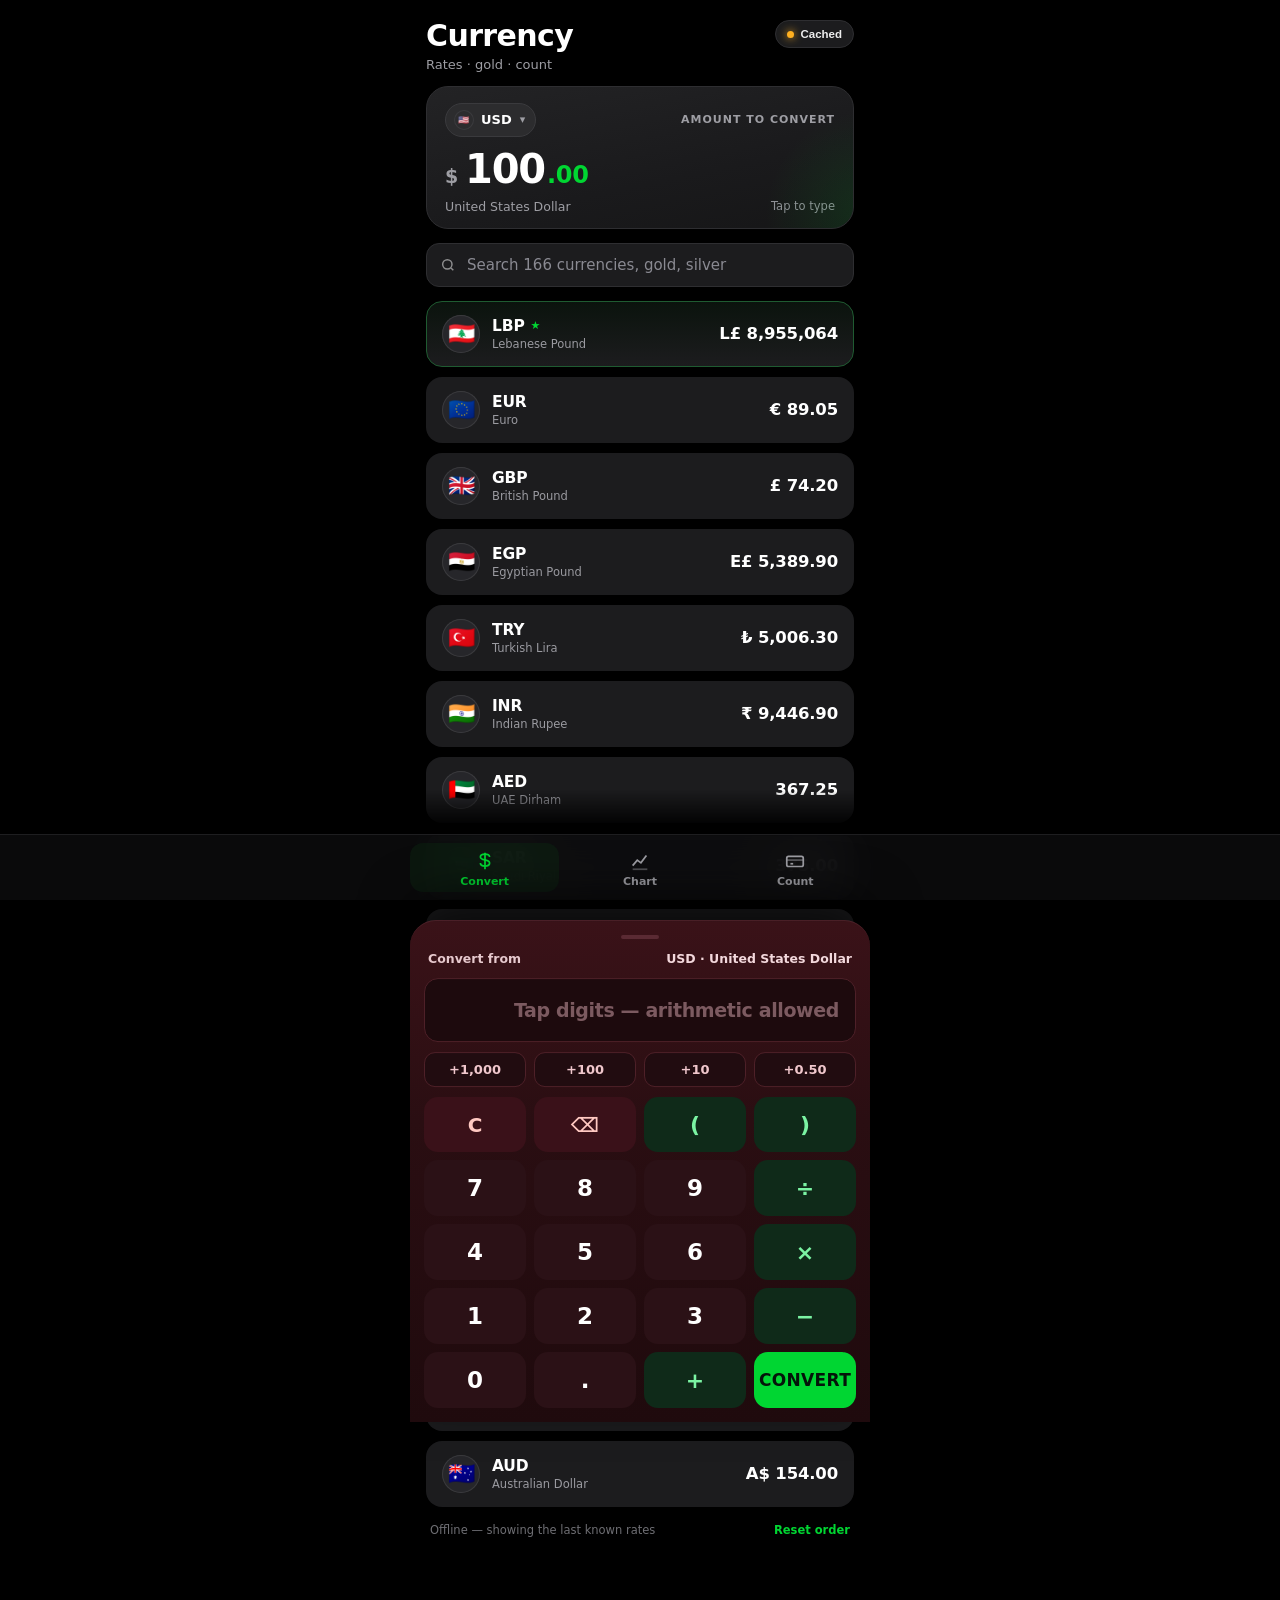
==== web/index.html @ e9832605 "Web build: the convert screen, running on Pages One self-contained HTML file, no build step and no s" ====
<!doctype html>
<html lang="en">
<head>
<meta charset="utf-8">
<meta name="viewport" content="width=device-width, initial-scale=1, viewport-fit=cover">
<meta name="theme-color" content="#000000">
<meta name="apple-mobile-web-app-capable" content="yes">
<title>Currency — web preview</title>
<style>
  :root{
    --page:#000000;
    --surface:#1C1C1E;
    --surface-2:#2C2C2E;
    --line:#2E2E31;
    --green:#00D632;
    --green-dim:#0B3A1C;
    --muted:#9E9EA4;
    --red:#FF453A;
    --amber:#FFB020;
    --gold:#FFE08A;
    --wine:#2A0E12;
    --wine-2:#3A1218;
    --radius:18px;
    --nav-h:64px;
  }
  *{box-sizing:border-box;-webkit-tap-highlight-color:transparent}
  html,body{margin:0;background:var(--page);color:#fff}
  body{
    font-family:-apple-system,BlinkMacSystemFont,"SF Pro Text","Segoe UI",Roboto,system-ui,sans-serif;
    font-variant-numeric:tabular-nums;
    font-feature-settings:"tnum" 1;
    -webkit-font-smoothing:antialiased;
    overscroll-behavior-y:contain;
  }
  /* On a desktop the phone layout sits centred; on a phone it is the page. */
  .shell{
    max-width:460px;margin:0 auto;min-height:100dvh;
    padding:max(14px,env(safe-area-inset-top)) 16px calc(var(--nav-h) + 24px);
    display:flex;flex-direction:column;gap:14px;
  }
  header{display:flex;align-items:flex-start;justify-content:space-between;gap:12px;margin-top:6px}
  .title{font-size:30px;line-height:1.05;font-weight:730;letter-spacing:-.02em}
  .subtitle{font-size:13px;color:var(--muted);margin-top:5px}
  .status{
    display:flex;align-items:center;gap:6px;flex-shrink:0;
    background:var(--surface);border:1px solid var(--line);color:#EDEDED;
    padding:7px 11px;border-radius:999px;font-size:11.5px;font-weight:600;white-space:nowrap;
  }
  .status .dot{width:7px;height:7px;border-radius:50%;background:var(--green);box-shadow:0 0 9px var(--green);flex-shrink:0}
  .status.stale .dot{background:var(--amber);box-shadow:0 0 9px var(--amber)}

  /* ── base amount card ───────────────────────────────── */
  .base{
    background:linear-gradient(168deg,#232325 0%,#1A1A1C 62%,#161617 100%);
    border:1px solid var(--line);border-radius:22px;padding:16px 18px 14px;
    position:relative;overflow:hidden;cursor:pointer;
    transition:transform .12s ease, border-color .2s ease;
  }
  .base:active{transform:scale(.994)}
  .base::after{
    content:"";position:absolute;inset:auto -30% -70% auto;width:220px;height:220px;
    background:radial-gradient(circle,rgba(0,214,50,.13),transparent 68%);pointer-events:none;
  }
  .base-top{display:flex;align-items:center;gap:10px}
  .pill{
    display:inline-flex;align-items:center;gap:7px;background:var(--surface-2);
    border:1px solid #3A3A3D;padding:6px 10px 6px 8px;border-radius:999px;
    font-size:13px;font-weight:700;
  }
  .caret{color:var(--muted);font-size:11px;margin-left:1px}
  .label{font-size:11px;font-weight:700;letter-spacing:.09em;color:var(--muted);margin-left:auto}
  .amount{
    display:flex;align-items:baseline;gap:2px;margin-top:12px;font-weight:700;
    font-size:40px;letter-spacing:-.03em;line-height:1;
  }
  .amount .cur{font-size:19px;color:var(--muted);font-weight:650;margin-right:6px}
  .amount .cents{font-size:24px;color:var(--green);letter-spacing:-.01em}
  .base-foot{display:flex;align-items:center;justify-content:space-between;margin-top:10px}
  .name{font-size:12.5px;color:var(--muted)}
  .edit{font-size:11.5px;color:#8F8F96}

  /* ── search ─────────────────────────────────────────── */
  .search{
    display:flex;align-items:center;gap:9px;background:var(--surface);
    border:1px solid var(--line);border-radius:13px;padding:11px 13px;
  }
  .search svg{opacity:.5;flex-shrink:0}
  .search input{
    flex:1;background:none;border:0;outline:0;color:#fff;font-size:15px;font-family:inherit;min-width:0;
  }
  .search input::placeholder{color:#8A8A92}

  /* ── rows ───────────────────────────────────────────── */
  .list{display:flex;flex-direction:column;gap:10px;margin:0;padding:0;list-style:none}
  .row{
    display:flex;align-items:center;gap:12px;background:var(--surface);
    border:1px solid transparent;border-radius:16px;padding:13px 15px;
    transition:background .15s ease,border-color .15s ease,transform .12s ease;
  }
  .row:active{transform:scale(.992);background:#202022}
  .row.pinned{border-color:#1F5B31;background:linear-gradient(180deg,#12201699,#1C1C1E)}
  .badge{
    width:38px;height:38px;border-radius:50%;flex-shrink:0;display:grid;place-items:center;
    font-size:15px;font-weight:800;letter-spacing:-.02em;color:#0B0B0C;
    background:#D9D9DE;box-shadow:inset 0 0 0 1px rgba(255,255,255,.15);
  }
  .badge.metal-gold{background:linear-gradient(145deg,#FFE08A,#E0AE2B 58%,#8A5E00);color:#3A2600}
  .badge.metal-silver{background:linear-gradient(145deg,#F7F7FA,#C9C9CF 58%,#6E6E75);color:#26262A}
  .badge.fiat{background:var(--surface-2);color:#EDEDEF;box-shadow:inset 0 0 0 1px #3A3A3D;font-size:12px;letter-spacing:.02em}
  .badge.flag{background:#26262A;font-size:22px;line-height:1;box-shadow:inset 0 0 0 1px #3A3A3D}
  .row-main{flex:1;min-width:0}
  .code{font-size:15.5px;font-weight:700;letter-spacing:-.01em;display:flex;align-items:center;gap:6px}
  .name-sm{font-size:11.5px;color:#9A9AA0;margin-top:2px;white-space:nowrap;overflow:hidden;text-overflow:ellipsis}
  .value{text-align:right;flex-shrink:0}
  .value .num{font-size:16.5px;font-weight:700;letter-spacing:-.01em;white-space:nowrap}
  .value .sub{font-size:11px;color:var(--muted);margin-top:2px}
  .value.metal .num{color:var(--gold);font-size:15px}
  .up{color:var(--green)}
  .down{color:var(--red)}
  .pin{font-size:11px;color:var(--green)}

  .foot{
    display:flex;align-items:center;justify-content:space-between;
    font-size:11.5px;color:#6E6E73;padding:2px 4px 0;
  }
  .foot .ghost{color:var(--green);font-weight:600}
  /* Content dissolving under the nav bar reads as depth; a hard cut reads as a bug. */
  .fade{position:fixed;left:0;right:0;bottom:var(--nav-h);height:46px;z-index:35;pointer-events:none;
    background:linear-gradient(180deg,#0000,#000 82%)}

  /* ── bottom nav ─────────────────────────────────────── */
  .tabs{
    position:fixed;left:0;right:0;bottom:0;z-index:40;
    background:rgba(12,12,13,.86);backdrop-filter:blur(22px) saturate(160%);
    border-top:1px solid #1E1E20;
    padding:8px max(16px,env(safe-area-inset-left)) calc(8px + env(safe-area-inset-bottom));
  }
  .tabs-inner{max-width:460px;margin:0 auto;display:grid;grid-template-columns:repeat(3,1fr);gap:6px}
  .tab{
    display:flex;flex-direction:column;align-items:center;gap:3px;
    padding:7px 0 4px;border-radius:13px;font-size:11px;font-weight:650;color:var(--muted);
    background:none;border:0;font-family:inherit;cursor:pointer;
  }
  .tab svg{width:22px;height:22px}
  .tab.active{color:var(--green);background:#0C241382}

  /* ── keypad sheet ───────────────────────────────────── */
  .scrim{
    position:fixed;inset:0;background:#0009;backdrop-filter:blur(2px);z-index:50;
    opacity:0;pointer-events:none;transition:opacity .22s ease;
  }
  .scrim.open{opacity:1;pointer-events:auto}
  .sheet{
    position:fixed;left:0;right:0;bottom:0;z-index:60;
    background:linear-gradient(180deg,var(--wine-2),var(--wine) 40%,#1F0A0D);
    border-radius:26px 26px 0 0;border-top:1px solid #4E2028;
    padding:10px 14px calc(14px + env(safe-area-inset-bottom));
    max-width:460px;margin:0 auto;
    transform:translateY(104%);transition:transform .28s cubic-bezier(.22,1,.36,1);
    box-shadow:0 -20px 50px #000a;
  }
  .sheet.open{transform:translateY(0)}
  .grab{width:38px;height:4px;border-radius:99px;background:#5A2A33;margin:4px auto 12px}
  .sheet-head{display:flex;align-items:center;justify-content:space-between;margin-bottom:12px;padding:0 4px}
  .sheet-title{font-size:12.5px;color:#E7C9CE;font-weight:600}
  .sheet-cur{font-size:12.5px;color:#F3D8DC;font-weight:700}
  .entry{
    background:#1D0A0D;border:1px solid #4E2028;border-radius:14px;
    padding:14px 16px;text-align:right;font-size:30px;font-weight:700;letter-spacing:-.02em;
    min-height:64px;display:flex;align-items:center;justify-content:flex-end;
    overflow:hidden;white-space:nowrap;
  }
  .entry.idle{color:#7C5A60;font-size:19px;font-weight:600}
  .entry .tail{color:var(--green)}
  .keys{display:grid;grid-template-columns:repeat(4,1fr);gap:8px;margin-top:10px}
  .key{
    border:0;border-radius:14px;background:#2B1116;color:#fff;font-family:inherit;
    font-size:23px;font-weight:600;padding:15px 0;cursor:pointer;
    transition:transform .07s ease,background .12s ease;
  }
  .key:active{transform:scale(.96);background:#3A171E}
  .key.fn{background:#3A1119;color:#FFC9C2;font-size:20px}
  .key.op{background:#0F2A19;color:#7BF3A3;font-size:22px}
  .key.go{background:var(--green);color:#04140A;font-weight:800;font-size:17px;letter-spacing:.02em}
  .key.zero{grid-column:span 1}
  .chips{display:flex;gap:8px;margin-top:10px}
  .chip{
    flex:1;border:1px solid #4E2028;background:#210C10;color:#F0C7CC;border-radius:11px;
    padding:9px 0;font-family:inherit;font-size:13px;font-weight:700;cursor:pointer;
  }
  .chip:active{background:#33141A}
  .toast{
    position:fixed;left:50%;bottom:calc(var(--nav-h) + 22px);transform:translate(-50%,14px);
    background:#121314ee;border:1px solid #2A2A2C;color:#EDEDED;padding:9px 14px;border-radius:999px;
    font-size:12.5px;font-weight:600;opacity:0;pointer-events:none;transition:.24s ease;z-index:70;
    backdrop-filter:blur(12px);max-width:88vw;text-align:center;
  }
  .toast.show{opacity:1;transform:translate(-50%,0)}
  @media (prefers-reduced-motion:reduce){*{transition:none!important;animation:none!important}}
</style>
</head>
<body>
<div class="shell">
  <header>
    <div>
      <div class="title">Currency</div>
      <div class="subtitle">Rates · gold · count</div>
    </div>
    <button class="status" id="status" type="button" title="Tap to refresh">
      <span class="dot"></span><span id="statusText">Updated</span>
    </button>
  </header>

  <section class="base" id="baseCard">
    <div class="base-top">
      <span class="pill"><span id="baseFlag" class="badge fiat" style="width:20px;height:20px;font-size:9px">$</span><span id="baseCode">USD</span><span class="caret">▾</span></span>
      <span class="label">AMOUNT TO CONVERT</span>
    </div>
    <div class="amount">
      <span class="cur" id="baseSymbol">$</span>
      <span id="amountInt">100</span><span class="cents" id="amountCents">.00</span>
    </div>
    <div class="base-foot">
      <span class="name" id="baseName">United States Dollar</span>
      <span class="edit" id="editAmount">Tap to type</span>
    </div>
  </section>

  <div class="search">
    <svg width="16" height="16" viewBox="0 0 24 24" fill="none" stroke="currentColor" stroke-width="2.2"><circle cx="11" cy="11" r="7"/><path d="m20 20-3.6-3.6"/></svg>
    <input id="search" type="search" placeholder="Search 166 currencies, gold, silver" autocomplete="off" spellcheck="false">
  </div>

  <ul class="list" id="list"></ul>

  <div class="foot">
    <span id="footLeft">Rates by open.er-api.com</span>
    <span class="ghost" id="resetOrder">Reset order</span>
  </div>
</div>

<div class="fade"></div>
<nav class="tabs">
  <div class="tabs-inner">
    <button class="tab active" type="button" data-tab="convert">
      <svg viewBox="0 0 24 24" fill="none" stroke="currentColor" stroke-width="1.9"><path d="M12 3v18"/><path d="M17 7.5c0-1.9-2.2-3-5-3s-5 1.1-5 3 2.2 2.7 5 3.3 5 1.4 5 3.4-2.2 3.3-5 3.3-5-1.4-5-3.3"/></svg>
      Convert
    </button>
    <button class="tab" type="button" data-tab="chart">
      <svg viewBox="0 0 24 24" fill="none" stroke="currentColor" stroke-width="1.9"><path d="M4 17l5-6 4 3 6-8"/><path d="M4 21h16" opacity=".45"/></svg>
      Chart
    </button>
    <button class="tab" type="button" data-tab="count">
      <svg viewBox="0 0 24 24" fill="none" stroke="currentColor" stroke-width="1.9"><rect x="3" y="7" width="18" height="11" rx="2"/><path d="M3 11h18" opacity=".5"/><path d="M7 15h3"/></svg>
      Count
    </button>
  </div>
</nav>

<div class="scrim" id="scrim"></div>
<div class="sheet" id="sheet" role="dialog" aria-modal="true" aria-label="Amount keypad">
  <div class="grab"></div>
  <div class="sheet-head">
    <span class="sheet-title">Convert from</span>
    <span class="sheet-cur" id="sheetCur">USD · United States Dollar</span>
  </div>
  <div class="entry idle" id="entry">Tap digits — arithmetic allowed</div>
  <div class="chips">
    <button class="chip" type="button" data-chip="1000">+1,000</button>
    <button class="chip" type="button" data-chip="100">+100</button>
    <button class="chip" type="button" data-chip="10">+10</button>
    <button class="chip" type="button" data-chip="0.5">+0.50</button>
  </div>
  <div class="keys">
    <button class="key fn" type="button" data-key="C">C</button>
    <button class="key fn" type="button" data-key="back">⌫</button>
    <button class="key op" type="button" data-key="(">(</button>
    <button class="key op" type="button" data-key=")">)</button>

    <button class="key" type="button" data-key="7">7</button>
    <button class="key" type="button" data-key="8">8</button>
    <button class="key" type="button" data-key="9">9</button>
    <button class="key op" type="button" data-key="÷">÷</button>

    <button class="key" type="button" data-key="4">4</button>
    <button class="key" type="button" data-key="5">5</button>
    <button class="key" type="button" data-key="6">6</button>
    <button class="key op" type="button" data-key="×">×</button>

    <button class="key" type="button" data-key="1">1</button>
    <button class="key" type="button" data-key="2">2</button>
    <button class="key" type="button" data-key="3">3</button>
    <button class="key op" type="button" data-key="−">−</button>

    <button class="key" type="button" data-key="0">0</button>
    <button class="key" type="button" data-key=".">.</button>
    <button class="key op" type="button" data-key="+">+</button>
    <button class="key go" type="button" data-key="go">CONVERT</button>
  </div>
</div>
<div class="toast" id="toast"></div>
<script>
(() => {
  "use strict";

  /* ── catalogue ────────────────────────────────────────────────────────────
     Only what the preview needs: name and symbol for the currencies a Lebanese
     cash desk actually touches, plus the majors. Rates arrive from the API.   */
  const CAT = {
    USD:["United States Dollar","$"],   EUR:["Euro","€"],            GBP:["British Pound","£"],
    LBP:["Lebanese Pound","L£"],        SYP:["Syrian Pound","S£"],    EGP:["Egyptian Pound","E£"],
    TRY:["Turkish Lira","₺"],           SAR:["Saudi Riyal","SAR"],    AED:["UAE Dirham","AED"],
    QAR:["Qatari Riyal","QAR"],         KWD:["Kuwaiti Dinar","KWD"],  BHD:["Bahraini Dinar","BHD"],
    OMR:["Omani Rial","OMR"],           JOD:["Jordanian Dinar","JOD"],ILS:["Israeli Shekel","₪"],
    IQD:["Iraqi Dinar","IQD"],          IRR:["Iranian Rial","IRR"],   MAD:["Moroccan Dirham","MAD"],
    DZD:["Algerian Dinar","DZD"],       TND:["Tunisian Dinar","TND"], LYD:["Libyan Dinar","LYD"],
    SDG:["Sudanese Pound","SDG"],       YER:["Yemeni Rial","YER"],    INR:["Indian Rupee","₹"],
    PKR:["Pakistani Rupee","PKR"],      BDT:["Bangladeshi Taka","BDT"],LKR:["Sri Lankan Rupee","LKR"],
    CNY:["Chinese Yuan","¥"],           JPY:["Japanese Yen","¥"],     KRW:["South Korean Won","₩"],
    HKD:["Hong Kong Dollar","HK$"],     SGD:["Singapore Dollar","S$"],MYR:["Malaysian Ringgit","RM"],
    THB:["Thai Baht","฿"],              IDR:["Indonesian Rupiah","IDR"],PHP:["Philippine Peso","₱"],
    VND:["Vietnamese Dong","₫"],        AUD:["Australian Dollar","A$"],NZD:["New Zealand Dollar","NZ$"],
    CAD:["Canadian Dollar","C$"],       BRL:["Brazilian Real","R$"],  MXN:["Mexican Peso","MX$"],
    ARS:["Argentine Peso","AR$"],       CLP:["Chilean Peso","CLP"],   COP:["Colombian Peso","COP"],
    PEN:["Peruvian Sol","S/"],          ZAR:["South African Rand","R"],NGN:["Nigerian Naira","₦"],
    KES:["Kenyan Shilling","KSh"],      GHS:["Ghanaian Cedi","GH₵"],  RUB:["Russian Ruble","₽"],
    UAH:["Ukrainian Hryvnia","₴"],      PLN:["Polish Zloty","zł"],    CZK:["Czech Koruna","Kč"],
    HUF:["Hungarian Forint","Ft"],      RON:["Romanian Leu","lei"],   SEK:["Swedish Krona","kr"],
    NOK:["Norwegian Krone","kr"],       DKK:["Danish Krone","kr"],    CHF:["Swiss Franc","CHF"],
    ISK:["Icelandic Krona","kr"],       BTC:["Bitcoin","₿"],          ETH:["Ethereum","Ξ"],
    XAU:["Gold · troy ounce",null],     XAG:["Silver · troy ounce",null],
  };


  /* Flags, not monograms: the same visual language as the Android build, and one glance beats
     three letters. ISO country code per currency; crypto falls back to its own glyph. */
  const FLAG = { USD:"US", EUR:"EU", GBP:"GB", LBP:"LB", SYP:"SY", EGP:"EG", TRY:"TR", SAR:"SA",
    AED:"AE", QAR:"QA", KWD:"KW", BHD:"BH", OMR:"OM", JOD:"JO", ILS:"IL", IQD:"IQ", IRR:"IR",
    MAD:"MA", DZD:"DZ", TND:"TN", LYD:"LY", SDG:"SD", YER:"YE", INR:"IN", PKR:"PK", BDT:"BD",
    LKR:"LK", CNY:"CN", JPY:"JP", KRW:"KR", HKD:"HK", SGD:"SG", MYR:"MY", THB:"TH", IDR:"ID",
    PHP:"PH", VND:"VN", AUD:"AU", NZD:"NZ", CAD:"CA", BRL:"BR", MXN:"MX", ARS:"AR", CLP:"CL",
    COP:"CO", PEN:"PE", ZAR:"ZA", NGN:"NG", KES:"KE", GHS:"GH", RUB:"RU", UAH:"UA", PLN:"PL",
    CZK:"CZ", HUF:"HU", RON:"RO", SEK:"SE", NOK:"NO", DKK:"DK", CHF:"CH", ISK:"IS" };
  const flagOf = (code) => {
    const cc = FLAG[code];
    if (!cc) return null;
    return String.fromCodePoint(...[...cc].map((c) => 0x1F1E6 + c.charCodeAt(0) - 65));
  };

  const FALLBACK = { USD:1, EUR:0.8905, GBP:0.742, LBP:89550.64, SYP:13002, EGP:53.899,
    TRY:50.063, SAR:3.75, AED:3.6725, QAR:3.64, KWD:0.3067, BHD:0.376, OMR:0.3845,
    JOD:0.709, ILS:3.34, IQD:1310, IRR:42000, MAD:9.24, DZD:129.5, TND:2.93, LYD:4.85,
    SDG:601, YER:250, INR:94.469, PKR:283.6, BDT:122.3, LKR:296.5, CNY:7.03, JPY:147.2,
    KRW:1370, HKD:7.81, SGD:1.28, MYR:4.14, THB:32.2, IDR:16250, PHP:57.6, VND:25400,
    AUD:1.54, NZD:1.68, CAD:1.37, BRL:5.35, MXN:18.4, ARS:1250, CLP:945, COP:3900,
    PEN:3.55, ZAR:17.3, NGN:1450, KES:129, GHS:11.7, RUB:79.5, UAH:41.5, PLN:3.62,
    CZK:20.8, HUF:335, RON:4.43, SEK:9.35, NOK:9.98, DKK:6.65, CHF:0.798, ISK:122,
    BTC:0.0000091, ETH:0.00023,
  };

  const state = {
    base:"USD",
    amount:100,
    rates:{...FALLBACK},
    metals:{},
    order:["LBP","EUR","GBP","EGP","TRY","SYR","INR","AED","SAR","XAU","XAG","BTC","JPY","CNY","CHF","CAD","AUD"],
    updated:0,
    live:false,
    filter:"",
    entry:"",
  };
  state.order = ["LBP","EUR","GBP","EGP","TRY","INR","AED","SAR","XAU","XAG","BTC","JPY","CNY","CHF","CAD","AUD"];

  const $ = (id) => document.getElementById(id);
  const el = (tag, cls, text) => { const n = document.createElement(tag); if (cls) n.className = cls; if (text != null) n.textContent = text; return n; };

  /* ── formatting ───────────────────────────────────────────────────────── */
  const nf = (v, max = 2) => v.toLocaleString("en-US", { minimumFractionDigits: max, maximumFractionDigits: max });
  const grouped = (v) => {
    const abs = Math.abs(v);
    const dec = abs >= 100000 ? 0 : abs >= 1 ? 2 : 4;
    return v.toLocaleString("en-US", { minimumFractionDigits: dec, maximumFractionDigits: dec });
  };
  const perUsd = (code) => code === "XAU" || code === "XAG" ? state.metals[code] : state.rates[code];

  /* The app's single convention: a table of units per 1 USD. An amount becomes USD by DIVIDING,
     then becomes the target by MULTIPLYING. Getting this backwards made 100 USD look like 1.06 INR. */
  const convert = (value, from, to) => {
    const f = perUsd(from), t = perUsd(to);
    if (!f || !t) return 0;
    return (value / f) * t;
  };

  /* ── expression parser: × ÷ before + −, trailing operator = running total ── */
  function evaluate(raw) {
    const src = raw.replace(/×/g, "*").replace(/÷/g, "/").replace(/−/g, "-").replace(/,/g, "").trim();
    if (!src) return null;
    const tokens = src.match(/\d*\.?\d+|[+\-*/()]/g);
    if (!tokens || tokens.join("") !== src.replace(/\s+/g, "")) return null;
    let i = 0;
    const peek = () => tokens[i];
    function primary() {
      const t = tokens[i];
      if (t === "(") { i++; const v = expr(); if (tokens[i] !== ")") throw 0; i++; return v; }
      if (t === "-") { i++; return -primary(); }
      if (t === undefined || !/^\d/.test(t)) throw 0;
      i++; const v = Number(t); if (!Number.isFinite(v)) throw 0; return v;
    }
    function term() {
      let v = primary();
      while (peek() === "*" || peek() === "/") {
        const op = tokens[i++]; const r = primary();
        if (op === "/" && r === 0) throw 0;
        v = op === "*" ? v * r : v / r;
      }
      return v;
    }
    const expr = () => { let v = term(); while (peek() === "+" || peek() === "-") { const op = tokens[i++]; const r = term(); v = op === "+" ? v + r : v - r; } return v; };
    try { const v = expr(); return i === tokens.length && Number.isFinite(v) ? v : null; } catch { return null; }
  }

  /* ── rendering ────────────────────────────────────────────────────────── */
  function renderBase() {
    const meta = CAT[state.base] || [state.base, ""];
    $("baseCode").textContent = state.base;
    $("baseFlag").textContent = flagOf(state.base) || (state.base === "XAU" ? "Au" : "¤");
    $("baseSymbol").textContent = meta[1] && meta[1].length <= 3 ? meta[1] : "";
    const parts = nf(state.amount).split(".");
    $("amountInt").textContent = parts[0];
    $("amountCents").textContent = "." + (parts[1] || "00");
    $("baseName").textContent = meta[0];
    $("sheetCur").textContent = state.base + " · " + meta[0];
  }

  function renderStatus() {
    const s = $("status");
    if (!state.live) { s.classList.add("stale"); $("statusText").textContent = "Cached"; return; }
    s.classList.remove("stale");
    const t = new Date(state.updated);
    $("statusText").textContent = "Updated " + t.toLocaleTimeString("en-GB", { hour: "2-digit", minute: "2-digit" });
  }

  function badgeFor(code) {
    const b = el("div", "badge");
    if (code === "XAU") { b.classList.add("metal-gold"); b.textContent = "Au"; return b; }
    if (code === "XAG") { b.classList.add("metal-silver"); b.textContent = "Ag"; return b; }
    const flag = flagOf(code);
    if (flag) { b.classList.add("flag"); b.textContent = flag; return b; }
    b.classList.add("fiat");
    b.textContent = (CAT[code] || [,""])[1] || code.slice(0, 1);
    return b;
  }

  function rowFor(code) {
    const li = el("li", "row");
    if (code === "LBP") li.classList.add("pinned");
    li.appendChild(badgeFor(code));

    const main = el("div", "row-main");
    const top = el("div", "code");
    top.appendChild(el("span", null, code));
    if (code === "LBP") top.appendChild(el("span", "pin", "★"));
    main.appendChild(top);
    main.appendChild(el("div", "name-sm", (CAT[code] || [code])[0]));
    li.appendChild(main);

    const val = el("div", "value");
    const p = perUsd(code);
    if (p && (code === "XAU" || code === "XAG")) {
      val.classList.add("metal");
      val.appendChild(el("div", "num", "$" + nf(p) + " / oz"));
      val.appendChild(el("div", "sub", "24k $" + nf(p / 31.1034768) + "/g"));
    } else if (p) {
      // The row already says which currency this is; the number stands alone.
      const sym = (CAT[code] || [,""])[1] || "";
      const prefix = sym && !/^[A-Z]{3}$/.test(sym) && sym.length <= 2 ? sym + " " : "";
      val.appendChild(el("div", "num", prefix + grouped(convert(state.amount, state.base, code))));
    } else {
      val.appendChild(el("div", "num", "—"));
      val.appendChild(el("div", "sub", "no rate"));
    }
    li.appendChild(val);
    li.addEventListener("click", () => {
      if (code === state.base) return;
      if (code === "XAU" || code === "XAG") { setBase(code); return; }
      setBase(code);
    });
    return li;
  }

  function renderList() {
    const list = $("list");
    list.innerHTML = "";
    const q = state.filter.trim().toLowerCase();
    let codes = state.order.filter((c) => {
      if (!q) return true;
      const name = (CAT[c] || [c])[0].toLowerCase();
      return c.toLowerCase().includes(q) || name.includes(q);
    });
    if (q) {
      codes = Object.keys(CAT).filter((c) => {
        const name = (CAT[c] || [c])[0].toLowerCase();
        return c.toLowerCase().includes(q) || name.includes(q);
      });
    }
    codes = codes.filter((c) => c !== state.base).slice(0, 60);
    codes.forEach((c) => list.appendChild(rowFor(c)));
    if (!codes.length) {
      const empty = el("li", "foot", "Nothing matches “" + state.filter + "”");
      empty.style.justifyContent = "center";
      list.appendChild(empty);
    }
  }

  function render() { renderBase(); renderStatus(); renderList(); }

  function setBase(code) {
    state.base = code;
    render();
    toast("Base set to " + code);
  }

  /* ── live rates ───────────────────────────────────────────────────────── */
  async function loadRates(force) {
    const started = performance.now();
    $("statusText").textContent = "…";
    try {
      const [fiat, gold, silver] = await Promise.all([
        fetch("https://open.er-api.com/v6/latest/USD", { cache: force ? "reload" : "default" }).then((r) => r.json()),
        fetch("https://api.gold-api.com/price/XAU").then((r) => r.json()).catch(() => null),
        fetch("https://api.gold-api.com/price/XAG").then((r) => r.json()).catch(() => null),
      ]);
      if (fiat && fiat.rates) state.rates = { ...state.rates, ...fiat.rates };
      if (gold && gold.price) state.metals.XAU = gold.price;
      if (silver && silver.price) state.metals.XAG = silver.price;
      state.live = true;
      state.updated = Date.now();
      render();
      const ms = Math.round(performance.now() - started);
      $("footLeft").textContent = "Rates by open.er-api.com · " + ms + " ms";
    } catch (err) {
      state.live = false;
      renderStatus();
      $("footLeft").textContent = "Offline — showing the last known rates";
    }
  }

  /* ── keypad ───────────────────────────────────────────────────────────── */
  const sheet = $("sheet"), scrim = $("scrim"), entry = $("entry");
  let entryRaw = "";

  let entryFresh = false;
  function openSheet() {
    // The current amount is shown, not locked: the first digit starts a new number, the way a
    // calculator does, instead of appending to "100" and turning it into "1001000".
    entryRaw = state.amount ? String(state.amount) : "";
    entryFresh = Boolean(entryRaw);
    paintEntry();
    scrim.classList.add("open");
    sheet.classList.add("open");
  }
  function closeSheet() {
    scrim.classList.remove("open");
    sheet.classList.remove("open");
  }
  function paintEntry() {
    if (!entryRaw) { entry.classList.add("idle"); entry.textContent = "Tap digits — arithmetic allowed"; return; }
    entry.classList.remove("idle");
    const shown = entryRaw.replace(/\*/g, " × ").replace(/\//g, " ÷ ").replace(/-/g, " − ");
    const preview = evaluate(entryRaw);
    entry.innerHTML = "";
    entry.appendChild(el("span", null, shown));
    if (preview != null) {
      const tail = el("span", "tail", "  = " + grouped(preview));
      entry.appendChild(tail);
    }
  }

  function press(key) {
    if (key === "C") { entryRaw = ""; entryFresh = false; paintEntry(); return; }
    if (key === "back") { entryRaw = entryRaw.slice(0, -1); entryFresh = false; paintEntry(); return; }
    if (entryFresh && (/^[0-9.]$/.test(key) || key === "(")) { entryRaw = ""; }
    entryFresh = false;
    if (key === "go") {
      const v = evaluate(entryRaw);
      if (v == null || v <= 0) { toast("That is not a number I can convert"); return; }
      state.amount = v;
      closeSheet();
      render();
      return;
    }
    if (/[+\-*/]/.test(key) && entryRaw && /[+\-*/]$/.test(entryRaw)) entryRaw = entryRaw.slice(0, -1);
    entryRaw += key;
    paintEntry();
  }

  document.querySelectorAll("[data-key]").forEach((b) => b.addEventListener("click", () => press(b.dataset.key)));
  document.querySelectorAll("[data-chip]").forEach((b) => b.addEventListener("click", () => {
    const v = evaluate(entryRaw || "0");
    entryRaw = String((v || 0) + Number(b.dataset.chip));
    paintEntry();
  }));
  $("baseCard").addEventListener("click", openSheet);
  $("editAmount").addEventListener("click", (e) => { e.stopPropagation(); openSheet(); });
  scrim.addEventListener("click", closeSheet);
  document.addEventListener("keydown", (e) => {
    if (e.key === "Escape") closeSheet();
    if (/^[0-9.]$/.test(e.key)) press(e.key);
    if (e.key === "Backspace") press("back");
    if (e.key === "Enter") press("go");
    if (e.key === "*") press("*");
    if (e.key === "/") press("/");
    if (e.key === "+") press("+");
    if (e.key === "-") press("-");
  });

  $("search").addEventListener("input", (e) => { state.filter = e.target.value; renderList(); });
  $("resetOrder").addEventListener("click", () => { state.filter = ""; $("search").value = ""; renderList(); toast("Order reset"); });
  $("status").addEventListener("click", () => loadRates(true));
  document.querySelectorAll("[data-tab]").forEach((b) => b.addEventListener("click", () => {
    if (b.dataset.tab === "convert") return;
    toast(b.dataset.tab === "chart" ? "Chart lands in the installable version" : "Count lands in the installable version");
  }));

  let toastTimer;
  function toast(msg) {
    const t = $("toast");
    t.textContent = msg;
    t.classList.add("show");
    clearTimeout(toastTimer);
    toastTimer = setTimeout(() => t.classList.remove("show"), 1900);
  }

  render();
  loadRates(false);
})();
</script>
</body>
</html>
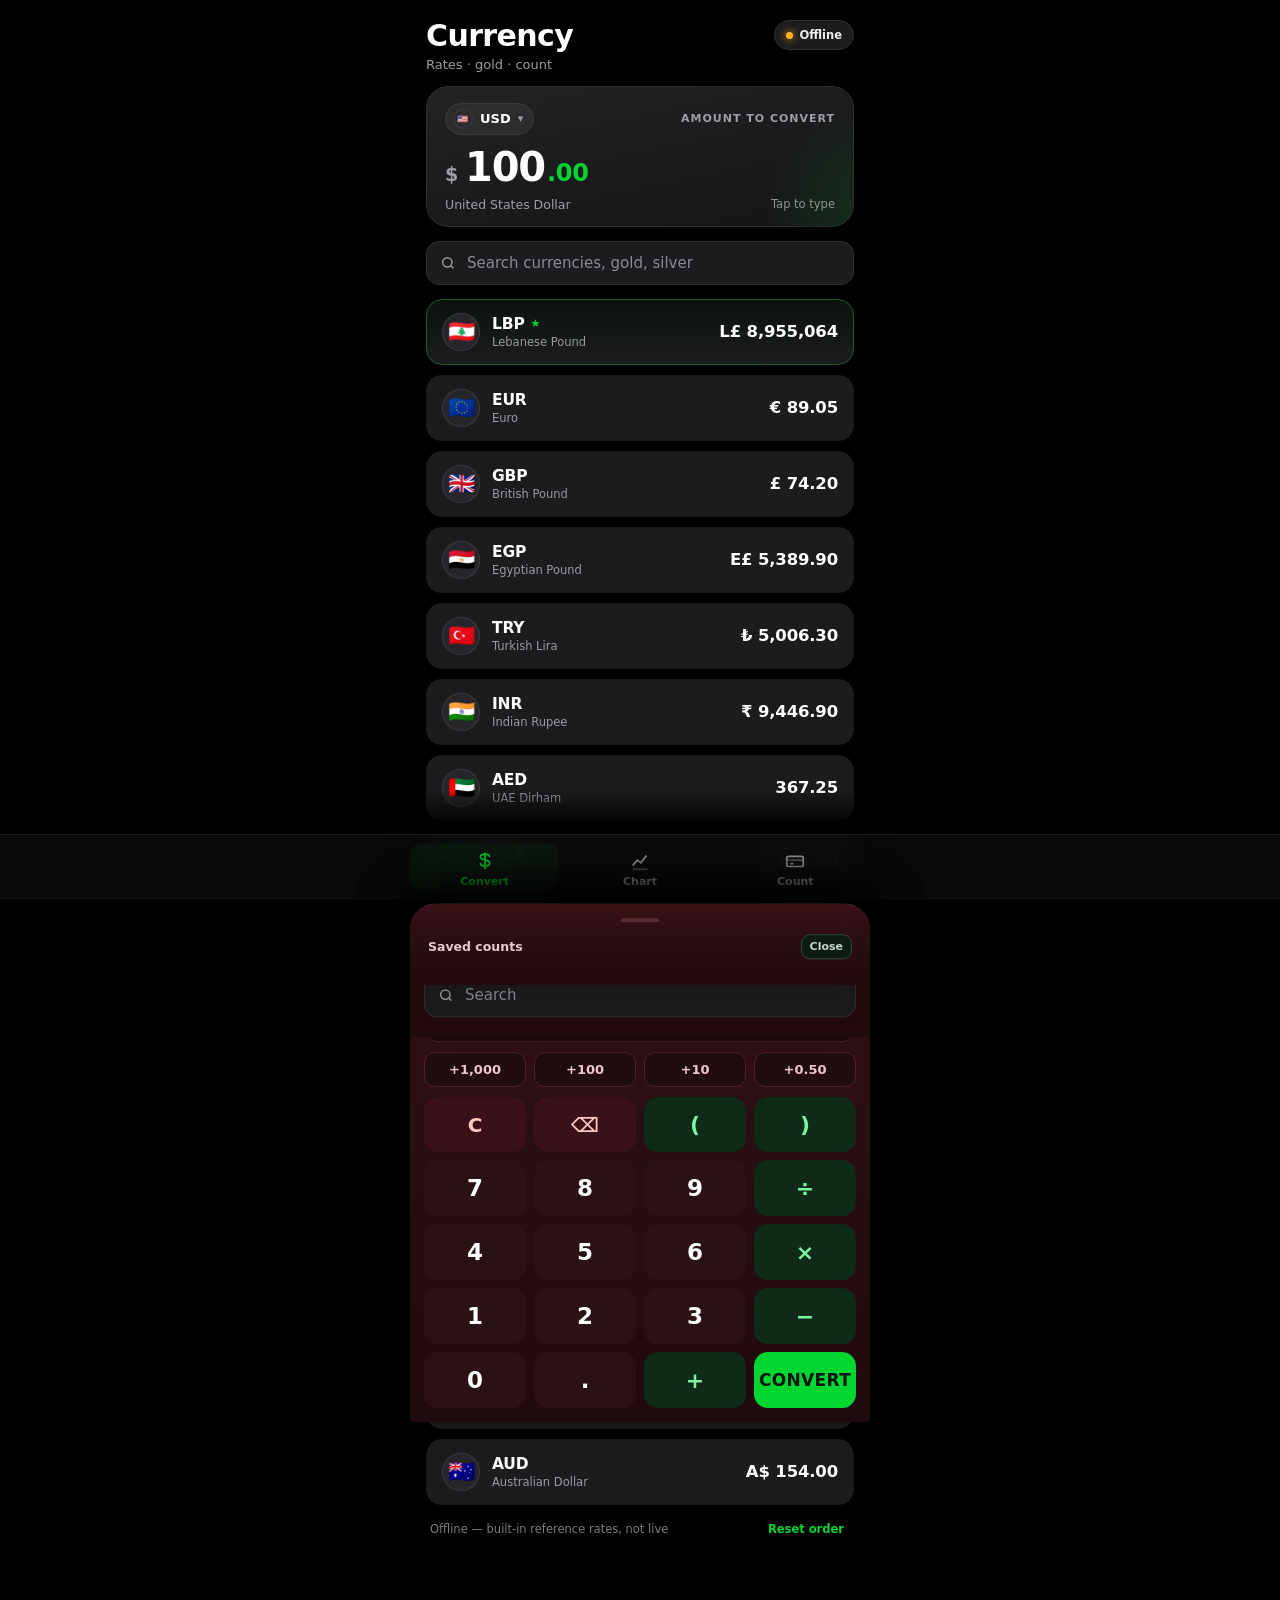
==== commit 97fefe4f: "Web build: all three screens, installable and offline-capable Convert, Chart and Count now live in o" ====
--- a/web/index.html
+++ b/web/index.html
@@ -5,252 +5,158 @@
 <meta name="viewport" content="width=device-width, initial-scale=1, viewport-fit=cover">
 <meta name="theme-color" content="#000000">
 <meta name="apple-mobile-web-app-capable" content="yes">
-<title>Currency — web preview</title>
-<style>
-  :root{
-    --page:#000000;
-    --surface:#1C1C1E;
-    --surface-2:#2C2C2E;
-    --line:#2E2E31;
-    --green:#00D632;
-    --green-dim:#0B3A1C;
-    --muted:#9E9EA4;
-    --red:#FF453A;
-    --amber:#FFB020;
-    --gold:#FFE08A;
-    --wine:#2A0E12;
-    --wine-2:#3A1218;
-    --radius:18px;
-    --nav-h:64px;
-  }
-  *{box-sizing:border-box;-webkit-tap-highlight-color:transparent}
-  html,body{margin:0;background:var(--page);color:#fff}
-  body{
-    font-family:-apple-system,BlinkMacSystemFont,"SF Pro Text","Segoe UI",Roboto,system-ui,sans-serif;
-    font-variant-numeric:tabular-nums;
-    font-feature-settings:"tnum" 1;
-    -webkit-font-smoothing:antialiased;
-    overscroll-behavior-y:contain;
-  }
-  /* On a desktop the phone layout sits centred; on a phone it is the page. */
-  .shell{
-    max-width:460px;margin:0 auto;min-height:100dvh;
-    padding:max(14px,env(safe-area-inset-top)) 16px calc(var(--nav-h) + 24px);
-    display:flex;flex-direction:column;gap:14px;
-  }
-  header{display:flex;align-items:flex-start;justify-content:space-between;gap:12px;margin-top:6px}
-  .title{font-size:30px;line-height:1.05;font-weight:730;letter-spacing:-.02em}
-  .subtitle{font-size:13px;color:var(--muted);margin-top:5px}
-  .status{
-    display:flex;align-items:center;gap:6px;flex-shrink:0;
-    background:var(--surface);border:1px solid var(--line);color:#EDEDED;
-    padding:7px 11px;border-radius:999px;font-size:11.5px;font-weight:600;white-space:nowrap;
-  }
-  .status .dot{width:7px;height:7px;border-radius:50%;background:var(--green);box-shadow:0 0 9px var(--green);flex-shrink:0}
-  .status.stale .dot{background:var(--amber);box-shadow:0 0 9px var(--amber)}
-
-  /* ── base amount card ───────────────────────────────── */
-  .base{
-    background:linear-gradient(168deg,#232325 0%,#1A1A1C 62%,#161617 100%);
-    border:1px solid var(--line);border-radius:22px;padding:16px 18px 14px;
-    position:relative;overflow:hidden;cursor:pointer;
-    transition:transform .12s ease, border-color .2s ease;
-  }
-  .base:active{transform:scale(.994)}
-  .base::after{
-    content:"";position:absolute;inset:auto -30% -70% auto;width:220px;height:220px;
-    background:radial-gradient(circle,rgba(0,214,50,.13),transparent 68%);pointer-events:none;
-  }
-  .base-top{display:flex;align-items:center;gap:10px}
-  .pill{
-    display:inline-flex;align-items:center;gap:7px;background:var(--surface-2);
-    border:1px solid #3A3A3D;padding:6px 10px 6px 8px;border-radius:999px;
-    font-size:13px;font-weight:700;
-  }
-  .caret{color:var(--muted);font-size:11px;margin-left:1px}
-  .label{font-size:11px;font-weight:700;letter-spacing:.09em;color:var(--muted);margin-left:auto}
-  .amount{
-    display:flex;align-items:baseline;gap:2px;margin-top:12px;font-weight:700;
-    font-size:40px;letter-spacing:-.03em;line-height:1;
-  }
-  .amount .cur{font-size:19px;color:var(--muted);font-weight:650;margin-right:6px}
-  .amount .cents{font-size:24px;color:var(--green);letter-spacing:-.01em}
-  .base-foot{display:flex;align-items:center;justify-content:space-between;margin-top:10px}
-  .name{font-size:12.5px;color:var(--muted)}
-  .edit{font-size:11.5px;color:#8F8F96}
-
-  /* ── search ─────────────────────────────────────────── */
-  .search{
-    display:flex;align-items:center;gap:9px;background:var(--surface);
-    border:1px solid var(--line);border-radius:13px;padding:11px 13px;
-  }
-  .search svg{opacity:.5;flex-shrink:0}
-  .search input{
-    flex:1;background:none;border:0;outline:0;color:#fff;font-size:15px;font-family:inherit;min-width:0;
-  }
-  .search input::placeholder{color:#8A8A92}
-
-  /* ── rows ───────────────────────────────────────────── */
-  .list{display:flex;flex-direction:column;gap:10px;margin:0;padding:0;list-style:none}
-  .row{
-    display:flex;align-items:center;gap:12px;background:var(--surface);
-    border:1px solid transparent;border-radius:16px;padding:13px 15px;
-    transition:background .15s ease,border-color .15s ease,transform .12s ease;
-  }
-  .row:active{transform:scale(.992);background:#202022}
-  .row.pinned{border-color:#1F5B31;background:linear-gradient(180deg,#12201699,#1C1C1E)}
-  .badge{
-    width:38px;height:38px;border-radius:50%;flex-shrink:0;display:grid;place-items:center;
-    font-size:15px;font-weight:800;letter-spacing:-.02em;color:#0B0B0C;
-    background:#D9D9DE;box-shadow:inset 0 0 0 1px rgba(255,255,255,.15);
-  }
-  .badge.metal-gold{background:linear-gradient(145deg,#FFE08A,#E0AE2B 58%,#8A5E00);color:#3A2600}
-  .badge.metal-silver{background:linear-gradient(145deg,#F7F7FA,#C9C9CF 58%,#6E6E75);color:#26262A}
-  .badge.fiat{background:var(--surface-2);color:#EDEDEF;box-shadow:inset 0 0 0 1px #3A3A3D;font-size:12px;letter-spacing:.02em}
-  .badge.flag{background:#26262A;font-size:22px;line-height:1;box-shadow:inset 0 0 0 1px #3A3A3D}
-  .row-main{flex:1;min-width:0}
-  .code{font-size:15.5px;font-weight:700;letter-spacing:-.01em;display:flex;align-items:center;gap:6px}
-  .name-sm{font-size:11.5px;color:#9A9AA0;margin-top:2px;white-space:nowrap;overflow:hidden;text-overflow:ellipsis}
-  .value{text-align:right;flex-shrink:0}
-  .value .num{font-size:16.5px;font-weight:700;letter-spacing:-.01em;white-space:nowrap}
-  .value .sub{font-size:11px;color:var(--muted);margin-top:2px}
-  .value.metal .num{color:var(--gold);font-size:15px}
-  .up{color:var(--green)}
-  .down{color:var(--red)}
-  .pin{font-size:11px;color:var(--green)}
-
-  .foot{
-    display:flex;align-items:center;justify-content:space-between;
-    font-size:11.5px;color:#6E6E73;padding:2px 4px 0;
-  }
-  .foot .ghost{color:var(--green);font-weight:600}
-  /* Content dissolving under the nav bar reads as depth; a hard cut reads as a bug. */
-  .fade{position:fixed;left:0;right:0;bottom:var(--nav-h);height:46px;z-index:35;pointer-events:none;
-    background:linear-gradient(180deg,#0000,#000 82%)}
-
-  /* ── bottom nav ─────────────────────────────────────── */
-  .tabs{
-    position:fixed;left:0;right:0;bottom:0;z-index:40;
-    background:rgba(12,12,13,.86);backdrop-filter:blur(22px) saturate(160%);
-    border-top:1px solid #1E1E20;
-    padding:8px max(16px,env(safe-area-inset-left)) calc(8px + env(safe-area-inset-bottom));
-  }
-  .tabs-inner{max-width:460px;margin:0 auto;display:grid;grid-template-columns:repeat(3,1fr);gap:6px}
-  .tab{
-    display:flex;flex-direction:column;align-items:center;gap:3px;
-    padding:7px 0 4px;border-radius:13px;font-size:11px;font-weight:650;color:var(--muted);
-    background:none;border:0;font-family:inherit;cursor:pointer;
-  }
-  .tab svg{width:22px;height:22px}
-  .tab.active{color:var(--green);background:#0C241382}
-
-  /* ── keypad sheet ───────────────────────────────────── */
-  .scrim{
-    position:fixed;inset:0;background:#0009;backdrop-filter:blur(2px);z-index:50;
-    opacity:0;pointer-events:none;transition:opacity .22s ease;
-  }
-  .scrim.open{opacity:1;pointer-events:auto}
-  .sheet{
-    position:fixed;left:0;right:0;bottom:0;z-index:60;
-    background:linear-gradient(180deg,var(--wine-2),var(--wine) 40%,#1F0A0D);
-    border-radius:26px 26px 0 0;border-top:1px solid #4E2028;
-    padding:10px 14px calc(14px + env(safe-area-inset-bottom));
-    max-width:460px;margin:0 auto;
-    transform:translateY(104%);transition:transform .28s cubic-bezier(.22,1,.36,1);
-    box-shadow:0 -20px 50px #000a;
-  }
-  .sheet.open{transform:translateY(0)}
-  .grab{width:38px;height:4px;border-radius:99px;background:#5A2A33;margin:4px auto 12px}
-  .sheet-head{display:flex;align-items:center;justify-content:space-between;margin-bottom:12px;padding:0 4px}
-  .sheet-title{font-size:12.5px;color:#E7C9CE;font-weight:600}
-  .sheet-cur{font-size:12.5px;color:#F3D8DC;font-weight:700}
-  .entry{
-    background:#1D0A0D;border:1px solid #4E2028;border-radius:14px;
-    padding:14px 16px;text-align:right;font-size:30px;font-weight:700;letter-spacing:-.02em;
-    min-height:64px;display:flex;align-items:center;justify-content:flex-end;
-    overflow:hidden;white-space:nowrap;
-  }
-  .entry.idle{color:#7C5A60;font-size:19px;font-weight:600}
-  .entry .tail{color:var(--green)}
-  .keys{display:grid;grid-template-columns:repeat(4,1fr);gap:8px;margin-top:10px}
-  .key{
-    border:0;border-radius:14px;background:#2B1116;color:#fff;font-family:inherit;
-    font-size:23px;font-weight:600;padding:15px 0;cursor:pointer;
-    transition:transform .07s ease,background .12s ease;
-  }
-  .key:active{transform:scale(.96);background:#3A171E}
-  .key.fn{background:#3A1119;color:#FFC9C2;font-size:20px}
-  .key.op{background:#0F2A19;color:#7BF3A3;font-size:22px}
-  .key.go{background:var(--green);color:#04140A;font-weight:800;font-size:17px;letter-spacing:.02em}
-  .key.zero{grid-column:span 1}
-  .chips{display:flex;gap:8px;margin-top:10px}
-  .chip{
-    flex:1;border:1px solid #4E2028;background:#210C10;color:#F0C7CC;border-radius:11px;
-    padding:9px 0;font-family:inherit;font-size:13px;font-weight:700;cursor:pointer;
-  }
-  .chip:active{background:#33141A}
-  .toast{
-    position:fixed;left:50%;bottom:calc(var(--nav-h) + 22px);transform:translate(-50%,14px);
-    background:#121314ee;border:1px solid #2A2A2C;color:#EDEDED;padding:9px 14px;border-radius:999px;
-    font-size:12.5px;font-weight:600;opacity:0;pointer-events:none;transition:.24s ease;z-index:70;
-    backdrop-filter:blur(12px);max-width:88vw;text-align:center;
-  }
-  .toast.show{opacity:1;transform:translate(-50%,0)}
-  @media (prefers-reduced-motion:reduce){*{transition:none!important;animation:none!important}}
-</style>
+<meta name="apple-mobile-web-app-status-bar-style" content="black-translucent">
+<meta name="apple-mobile-web-app-title" content="Currency">
+<link rel="manifest" href="manifest.webmanifest">
+<link rel="apple-touch-icon" href="icon-192.png">
+<link rel="stylesheet" href="app.css">
+<title>Currency</title>
 </head>
 <body>
+
 <div class="shell">
-  <header>
-    <div>
-      <div class="title">Currency</div>
-      <div class="subtitle">Rates · gold · count</div>
-    </div>
-    <button class="status" id="status" type="button" title="Tap to refresh">
-      <span class="dot"></span><span id="statusText">Updated</span>
-    </button>
-  </header>
-
-  <section class="base" id="baseCard">
-    <div class="base-top">
-      <span class="pill"><span id="baseFlag" class="badge fiat" style="width:20px;height:20px;font-size:9px">$</span><span id="baseCode">USD</span><span class="caret">▾</span></span>
-      <span class="label">AMOUNT TO CONVERT</span>
-    </div>
-    <div class="amount">
-      <span class="cur" id="baseSymbol">$</span>
-      <span id="amountInt">100</span><span class="cents" id="amountCents">.00</span>
-    </div>
-    <div class="base-foot">
-      <span class="name" id="baseName">United States Dollar</span>
-      <span class="edit" id="editAmount">Tap to type</span>
+
+  <!-- ── Convert ─────────────────────────────────────────── -->
+  <section class="view active" id="view-convert">
+    <header>
+      <div>
+        <div class="title">Currency</div>
+        <div class="subtitle">Rates · gold · count</div>
+      </div>
+      <button class="status" id="status" type="button" title="Tap to refresh">
+        <span class="dot"></span><span id="statusText">Updated</span>
+      </button>
+    </header>
+
+    <button class="add-cur" id="installBanner" type="button" hidden>Install on this phone — works offline</button>
+
+    <section class="base" id="baseCard">
+      <div class="base-top">
+        <span class="pill"><span id="baseFlag" class="badge fiat" style="width:20px;height:20px;font-size:9px">$</span><span id="baseCode">USD</span><span class="caret">▾</span></span>
+        <span class="label">AMOUNT TO CONVERT</span>
+      </div>
+      <div class="amount">
+        <span class="cur" id="baseSymbol">$</span>
+        <span id="amountInt">100</span><span class="cents" id="amountCents">.00</span>
+      </div>
+      <div class="base-foot">
+        <span class="name" id="baseName">United States Dollar</span>
+        <span class="edit">Tap to type</span>
+      </div>
+    </section>
+
+    <div class="search">
+      <svg width="16" height="16" viewBox="0 0 24 24" fill="none" stroke="currentColor" stroke-width="2.2"><circle cx="11" cy="11" r="7"/><path d="m20 20-3.6-3.6"/></svg>
+      <input id="search" type="search" placeholder="Search currencies, gold, silver" autocomplete="off" spellcheck="false">
+    </div>
+
+    <ul class="list" id="list"></ul>
+
+    <div class="foot">
+      <span id="footLeft">Rates by open.er-api.com</span>
+      <button class="ghost" id="resetOrder" type="button">Reset order</button>
     </div>
   </section>
 
-  <div class="search">
-    <svg width="16" height="16" viewBox="0 0 24 24" fill="none" stroke="currentColor" stroke-width="2.2"><circle cx="11" cy="11" r="7"/><path d="m20 20-3.6-3.6"/></svg>
-    <input id="search" type="search" placeholder="Search 166 currencies, gold, silver" autocomplete="off" spellcheck="false">
-  </div>
-
-  <ul class="list" id="list"></ul>
-
-  <div class="foot">
-    <span id="footLeft">Rates by open.er-api.com</span>
-    <span class="ghost" id="resetOrder">Reset order</span>
-  </div>
+  <!-- ── Chart ───────────────────────────────────────────── -->
+  <section class="view" id="view-chart">
+    <header>
+      <div>
+        <div class="title">Chart</div>
+        <div class="subtitle">Daily reference rates · ECB</div>
+      </div>
+      <button class="status" id="chartStatus" type="button"><span class="dot"></span><span id="chartStatusText">—</span></button>
+    </header>
+
+    <div class="pair">
+      <button class="pair-btn" id="pickBase" type="button">
+        <span class="badge flag" id="chartBaseFlag" style="width:30px;height:30px;font-size:17px">🇪🇺</span>
+        <span><span id="chartBase">EUR</span><div class="sm">from</div></span>
+      </button>
+      <button class="swap" id="swapPair" type="button" title="Swap">⇄</button>
+      <button class="pair-btn" id="pickQuote" type="button">
+        <span class="badge flag" id="chartQuoteFlag" style="width:30px;height:30px;font-size:17px">🇺🇸</span>
+        <span><span id="chartQuote">USD</span><div class="sm">to</div></span>
+      </button>
+    </div>
+
+    <div class="quote">
+      <div class="quote-top">
+        <div>
+          <div class="quote-big"><span id="chartLast">—</span></div>
+          <div class="quote-sub" id="chartLastLabel">loading</div>
+        </div>
+        <div class="delta" id="chartDelta">—</div>
+      </div>
+      <div class="chart-wrap" id="chartWrap">
+        <svg id="chart" viewBox="0 0 360 190" preserveAspectRatio="none"></svg>
+        <div class="scrub-tip" id="scrubTip"></div>
+      </div>
+    </div>
+
+    <div class="chips-row">
+      <button class="period" data-period="1M" type="button">1M</button>
+      <button class="period active" data-period="3M" type="button">3M</button>
+      <button class="period" data-period="6M" type="button">6M</button>
+      <button class="period" data-period="1Y" type="button">1Y</button>
+    </div>
+
+    <div class="stats">
+      <div class="stat"><div class="k">HIGH</div><div class="v" id="chartHigh">—</div></div>
+      <div class="stat"><div class="k">LOW</div><div class="v" id="chartLow">—</div></div>
+      <div class="stat"><div class="k">CHANGE</div><div class="v" id="chartChange">—</div></div>
+    </div>
+
+    <div class="empty" id="chartEmpty" hidden></div>
+  </section>
+
+  <!-- ── Count ───────────────────────────────────────────── -->
+  <section class="view" id="view-count">
+    <header>
+      <div>
+        <div class="title">Count</div>
+        <div class="subtitle">Mixed bag · total in USD</div>
+      </div>
+      <button class="status" id="countStatus" type="button"><span class="dot"></span><span id="countStatusText">Rates live</span></button>
+    </header>
+
+    <div class="total-card">
+      <div class="total-head">
+        <span class="total-label">TOTAL IN USD</span>
+        <div class="total-actions">
+          <button class="mini" id="countHistory" type="button">History</button>
+          <button class="mini save" id="countSave" type="button">Save</button>
+          <button class="mini" id="countClear" type="button">Clear</button>
+        </div>
+      </div>
+      <div class="total-num"><span class="sym">$</span><span id="countInt">0</span><span class="cents" id="countCents">.00</span></div>
+      <div class="total-meta" id="countMeta">0 notes · 0 currencies</div>
+      <div class="verdict">
+        <span>Expected <input class="exp-input" id="expected" type="text" inputmode="decimal" placeholder="—"></span>
+        <span class="chip-v" id="verdictChip">—</span>
+      </div>
+    </div>
+
+    <div id="curCards" style="display:flex;flex-direction:column;gap:12px"></div>
+    <button class="add-cur" id="addCurrency" type="button">+ Add a currency to the bag</button>
+    <div class="foot"><span id="countFoot">Rates update with the Convert tab</span><span></span></div>
+  </section>
+
 </div>
 
 <div class="fade"></div>
+
 <nav class="tabs">
   <div class="tabs-inner">
-    <button class="tab active" type="button" data-tab="convert">
+    <button class="tab active" type="button" data-view="convert">
       <svg viewBox="0 0 24 24" fill="none" stroke="currentColor" stroke-width="1.9"><path d="M12 3v18"/><path d="M17 7.5c0-1.9-2.2-3-5-3s-5 1.1-5 3 2.2 2.7 5 3.3 5 1.4 5 3.4-2.2 3.3-5 3.3-5-1.4-5-3.3"/></svg>
       Convert
     </button>
-    <button class="tab" type="button" data-tab="chart">
+    <button class="tab" type="button" data-view="chart">
       <svg viewBox="0 0 24 24" fill="none" stroke="currentColor" stroke-width="1.9"><path d="M4 17l5-6 4 3 6-8"/><path d="M4 21h16" opacity=".45"/></svg>
       Chart
     </button>
-    <button class="tab" type="button" data-tab="count">
+    <button class="tab" type="button" data-view="count">
       <svg viewBox="0 0 24 24" fill="none" stroke="currentColor" stroke-width="1.9"><rect x="3" y="7" width="18" height="11" rx="2"/><path d="M3 11h18" opacity=".5"/><path d="M7 15h3"/></svg>
       Count
     </button>
@@ -258,10 +164,12 @@
 </nav>
 
 <div class="scrim" id="scrim"></div>
+
+<!-- keypad: also used for "how many notes" -->
 <div class="sheet" id="sheet" role="dialog" aria-modal="true" aria-label="Amount keypad">
   <div class="grab"></div>
   <div class="sheet-head">
-    <span class="sheet-title">Convert from</span>
+    <span class="sheet-title" id="sheetTitle">Convert from</span>
     <span class="sheet-cur" id="sheetCur">USD · United States Dollar</span>
   </div>
   <div class="entry idle" id="entry">Tap digits — arithmetic allowed</div>
@@ -276,364 +184,51 @@
     <button class="key fn" type="button" data-key="back">⌫</button>
     <button class="key op" type="button" data-key="(">(</button>
     <button class="key op" type="button" data-key=")">)</button>
-
     <button class="key" type="button" data-key="7">7</button>
     <button class="key" type="button" data-key="8">8</button>
     <button class="key" type="button" data-key="9">9</button>
     <button class="key op" type="button" data-key="÷">÷</button>
-
     <button class="key" type="button" data-key="4">4</button>
     <button class="key" type="button" data-key="5">5</button>
     <button class="key" type="button" data-key="6">6</button>
     <button class="key op" type="button" data-key="×">×</button>
-
     <button class="key" type="button" data-key="1">1</button>
     <button class="key" type="button" data-key="2">2</button>
     <button class="key" type="button" data-key="3">3</button>
     <button class="key op" type="button" data-key="−">−</button>
-
     <button class="key" type="button" data-key="0">0</button>
     <button class="key" type="button" data-key=".">.</button>
     <button class="key op" type="button" data-key="+">+</button>
     <button class="key go" type="button" data-key="go">CONVERT</button>
   </div>
 </div>
+
+<!-- currency picker: chart pair, bag additions -->
+<div class="sheet" id="picker" role="dialog" aria-modal="true" aria-label="Choose a currency">
+  <div class="grab"></div>
+  <div class="sheet-head">
+    <span class="sheet-title" id="pickerTitle">Choose a currency</span>
+    <button class="mini" id="pickerClose" type="button">Close</button>
+  </div>
+  <div class="search" style="margin-bottom:6px">
+    <svg width="16" height="16" viewBox="0 0 24 24" fill="none" stroke="currentColor" stroke-width="2.2"><circle cx="11" cy="11" r="7"/><path d="m20 20-3.6-3.6"/></svg>
+    <input id="pickerSearch" type="search" placeholder="Search" autocomplete="off" spellcheck="false">
+  </div>
+  <div id="pickerList" style="max-height:56dvh;overflow:auto"></div>
+</div>
+
+<!-- history -->
+<div class="sheet" id="history" role="dialog" aria-modal="true" aria-label="Saved counts">
+  <div class="grab"></div>
+  <div class="sheet-head">
+    <span class="sheet-title">Saved counts</span>
+    <button class="mini" id="historyClose" type="button">Close</button>
+  </div>
+  <div class="hist-list" id="historyList"></div>
+</div>
+
 <div class="toast" id="toast"></div>
-<script>
-(() => {
-  "use strict";
-
-  /* ── catalogue ────────────────────────────────────────────────────────────
-     Only what the preview needs: name and symbol for the currencies a Lebanese
-     cash desk actually touches, plus the majors. Rates arrive from the API.   */
-  const CAT = {
-    USD:["United States Dollar","$"],   EUR:["Euro","€"],            GBP:["British Pound","£"],
-    LBP:["Lebanese Pound","L£"],        SYP:["Syrian Pound","S£"],    EGP:["Egyptian Pound","E£"],
-    TRY:["Turkish Lira","₺"],           SAR:["Saudi Riyal","SAR"],    AED:["UAE Dirham","AED"],
-    QAR:["Qatari Riyal","QAR"],         KWD:["Kuwaiti Dinar","KWD"],  BHD:["Bahraini Dinar","BHD"],
-    OMR:["Omani Rial","OMR"],           JOD:["Jordanian Dinar","JOD"],ILS:["Israeli Shekel","₪"],
-    IQD:["Iraqi Dinar","IQD"],          IRR:["Iranian Rial","IRR"],   MAD:["Moroccan Dirham","MAD"],
-    DZD:["Algerian Dinar","DZD"],       TND:["Tunisian Dinar","TND"], LYD:["Libyan Dinar","LYD"],
-    SDG:["Sudanese Pound","SDG"],       YER:["Yemeni Rial","YER"],    INR:["Indian Rupee","₹"],
-    PKR:["Pakistani Rupee","PKR"],      BDT:["Bangladeshi Taka","BDT"],LKR:["Sri Lankan Rupee","LKR"],
-    CNY:["Chinese Yuan","¥"],           JPY:["Japanese Yen","¥"],     KRW:["South Korean Won","₩"],
-    HKD:["Hong Kong Dollar","HK$"],     SGD:["Singapore Dollar","S$"],MYR:["Malaysian Ringgit","RM"],
-    THB:["Thai Baht","฿"],              IDR:["Indonesian Rupiah","IDR"],PHP:["Philippine Peso","₱"],
-    VND:["Vietnamese Dong","₫"],        AUD:["Australian Dollar","A$"],NZD:["New Zealand Dollar","NZ$"],
-    CAD:["Canadian Dollar","C$"],       BRL:["Brazilian Real","R$"],  MXN:["Mexican Peso","MX$"],
-    ARS:["Argentine Peso","AR$"],       CLP:["Chilean Peso","CLP"],   COP:["Colombian Peso","COP"],
-    PEN:["Peruvian Sol","S/"],          ZAR:["South African Rand","R"],NGN:["Nigerian Naira","₦"],
-    KES:["Kenyan Shilling","KSh"],      GHS:["Ghanaian Cedi","GH₵"],  RUB:["Russian Ruble","₽"],
-    UAH:["Ukrainian Hryvnia","₴"],      PLN:["Polish Zloty","zł"],    CZK:["Czech Koruna","Kč"],
-    HUF:["Hungarian Forint","Ft"],      RON:["Romanian Leu","lei"],   SEK:["Swedish Krona","kr"],
-    NOK:["Norwegian Krone","kr"],       DKK:["Danish Krone","kr"],    CHF:["Swiss Franc","CHF"],
-    ISK:["Icelandic Krona","kr"],       BTC:["Bitcoin","₿"],          ETH:["Ethereum","Ξ"],
-    XAU:["Gold · troy ounce",null],     XAG:["Silver · troy ounce",null],
-  };
-
-
-  /* Flags, not monograms: the same visual language as the Android build, and one glance beats
-     three letters. ISO country code per currency; crypto falls back to its own glyph. */
-  const FLAG = { USD:"US", EUR:"EU", GBP:"GB", LBP:"LB", SYP:"SY", EGP:"EG", TRY:"TR", SAR:"SA",
-    AED:"AE", QAR:"QA", KWD:"KW", BHD:"BH", OMR:"OM", JOD:"JO", ILS:"IL", IQD:"IQ", IRR:"IR",
-    MAD:"MA", DZD:"DZ", TND:"TN", LYD:"LY", SDG:"SD", YER:"YE", INR:"IN", PKR:"PK", BDT:"BD",
-    LKR:"LK", CNY:"CN", JPY:"JP", KRW:"KR", HKD:"HK", SGD:"SG", MYR:"MY", THB:"TH", IDR:"ID",
-    PHP:"PH", VND:"VN", AUD:"AU", NZD:"NZ", CAD:"CA", BRL:"BR", MXN:"MX", ARS:"AR", CLP:"CL",
-    COP:"CO", PEN:"PE", ZAR:"ZA", NGN:"NG", KES:"KE", GHS:"GH", RUB:"RU", UAH:"UA", PLN:"PL",
-    CZK:"CZ", HUF:"HU", RON:"RO", SEK:"SE", NOK:"NO", DKK:"DK", CHF:"CH", ISK:"IS" };
-  const flagOf = (code) => {
-    const cc = FLAG[code];
-    if (!cc) return null;
-    return String.fromCodePoint(...[...cc].map((c) => 0x1F1E6 + c.charCodeAt(0) - 65));
-  };
-
-  const FALLBACK = { USD:1, EUR:0.8905, GBP:0.742, LBP:89550.64, SYP:13002, EGP:53.899,
-    TRY:50.063, SAR:3.75, AED:3.6725, QAR:3.64, KWD:0.3067, BHD:0.376, OMR:0.3845,
-    JOD:0.709, ILS:3.34, IQD:1310, IRR:42000, MAD:9.24, DZD:129.5, TND:2.93, LYD:4.85,
-    SDG:601, YER:250, INR:94.469, PKR:283.6, BDT:122.3, LKR:296.5, CNY:7.03, JPY:147.2,
-    KRW:1370, HKD:7.81, SGD:1.28, MYR:4.14, THB:32.2, IDR:16250, PHP:57.6, VND:25400,
-    AUD:1.54, NZD:1.68, CAD:1.37, BRL:5.35, MXN:18.4, ARS:1250, CLP:945, COP:3900,
-    PEN:3.55, ZAR:17.3, NGN:1450, KES:129, GHS:11.7, RUB:79.5, UAH:41.5, PLN:3.62,
-    CZK:20.8, HUF:335, RON:4.43, SEK:9.35, NOK:9.98, DKK:6.65, CHF:0.798, ISK:122,
-    BTC:0.0000091, ETH:0.00023,
-  };
-
-  const state = {
-    base:"USD",
-    amount:100,
-    rates:{...FALLBACK},
-    metals:{},
-    order:["LBP","EUR","GBP","EGP","TRY","SYR","INR","AED","SAR","XAU","XAG","BTC","JPY","CNY","CHF","CAD","AUD"],
-    updated:0,
-    live:false,
-    filter:"",
-    entry:"",
-  };
-  state.order = ["LBP","EUR","GBP","EGP","TRY","INR","AED","SAR","XAU","XAG","BTC","JPY","CNY","CHF","CAD","AUD"];
-
-  const $ = (id) => document.getElementById(id);
-  const el = (tag, cls, text) => { const n = document.createElement(tag); if (cls) n.className = cls; if (text != null) n.textContent = text; return n; };
-
-  /* ── formatting ───────────────────────────────────────────────────────── */
-  const nf = (v, max = 2) => v.toLocaleString("en-US", { minimumFractionDigits: max, maximumFractionDigits: max });
-  const grouped = (v) => {
-    const abs = Math.abs(v);
-    const dec = abs >= 100000 ? 0 : abs >= 1 ? 2 : 4;
-    return v.toLocaleString("en-US", { minimumFractionDigits: dec, maximumFractionDigits: dec });
-  };
-  const perUsd = (code) => code === "XAU" || code === "XAG" ? state.metals[code] : state.rates[code];
-
-  /* The app's single convention: a table of units per 1 USD. An amount becomes USD by DIVIDING,
-     then becomes the target by MULTIPLYING. Getting this backwards made 100 USD look like 1.06 INR. */
-  const convert = (value, from, to) => {
-    const f = perUsd(from), t = perUsd(to);
-    if (!f || !t) return 0;
-    return (value / f) * t;
-  };
-
-  /* ── expression parser: × ÷ before + −, trailing operator = running total ── */
-  function evaluate(raw) {
-    const src = raw.replace(/×/g, "*").replace(/÷/g, "/").replace(/−/g, "-").replace(/,/g, "").trim();
-    if (!src) return null;
-    const tokens = src.match(/\d*\.?\d+|[+\-*/()]/g);
-    if (!tokens || tokens.join("") !== src.replace(/\s+/g, "")) return null;
-    let i = 0;
-    const peek = () => tokens[i];
-    function primary() {
-      const t = tokens[i];
-      if (t === "(") { i++; const v = expr(); if (tokens[i] !== ")") throw 0; i++; return v; }
-      if (t === "-") { i++; return -primary(); }
-      if (t === undefined || !/^\d/.test(t)) throw 0;
-      i++; const v = Number(t); if (!Number.isFinite(v)) throw 0; return v;
-    }
-    function term() {
-      let v = primary();
-      while (peek() === "*" || peek() === "/") {
-        const op = tokens[i++]; const r = primary();
-        if (op === "/" && r === 0) throw 0;
-        v = op === "*" ? v * r : v / r;
-      }
-      return v;
-    }
-    const expr = () => { let v = term(); while (peek() === "+" || peek() === "-") { const op = tokens[i++]; const r = term(); v = op === "+" ? v + r : v - r; } return v; };
-    try { const v = expr(); return i === tokens.length && Number.isFinite(v) ? v : null; } catch { return null; }
-  }
-
-  /* ── rendering ────────────────────────────────────────────────────────── */
-  function renderBase() {
-    const meta = CAT[state.base] || [state.base, ""];
-    $("baseCode").textContent = state.base;
-    $("baseFlag").textContent = flagOf(state.base) || (state.base === "XAU" ? "Au" : "¤");
-    $("baseSymbol").textContent = meta[1] && meta[1].length <= 3 ? meta[1] : "";
-    const parts = nf(state.amount).split(".");
-    $("amountInt").textContent = parts[0];
-    $("amountCents").textContent = "." + (parts[1] || "00");
-    $("baseName").textContent = meta[0];
-    $("sheetCur").textContent = state.base + " · " + meta[0];
-  }
-
-  function renderStatus() {
-    const s = $("status");
-    if (!state.live) { s.classList.add("stale"); $("statusText").textContent = "Cached"; return; }
-    s.classList.remove("stale");
-    const t = new Date(state.updated);
-    $("statusText").textContent = "Updated " + t.toLocaleTimeString("en-GB", { hour: "2-digit", minute: "2-digit" });
-  }
-
-  function badgeFor(code) {
-    const b = el("div", "badge");
-    if (code === "XAU") { b.classList.add("metal-gold"); b.textContent = "Au"; return b; }
-    if (code === "XAG") { b.classList.add("metal-silver"); b.textContent = "Ag"; return b; }
-    const flag = flagOf(code);
-    if (flag) { b.classList.add("flag"); b.textContent = flag; return b; }
-    b.classList.add("fiat");
-    b.textContent = (CAT[code] || [,""])[1] || code.slice(0, 1);
-    return b;
-  }
-
-  function rowFor(code) {
-    const li = el("li", "row");
-    if (code === "LBP") li.classList.add("pinned");
-    li.appendChild(badgeFor(code));
-
-    const main = el("div", "row-main");
-    const top = el("div", "code");
-    top.appendChild(el("span", null, code));
-    if (code === "LBP") top.appendChild(el("span", "pin", "★"));
-    main.appendChild(top);
-    main.appendChild(el("div", "name-sm", (CAT[code] || [code])[0]));
-    li.appendChild(main);
-
-    const val = el("div", "value");
-    const p = perUsd(code);
-    if (p && (code === "XAU" || code === "XAG")) {
-      val.classList.add("metal");
-      val.appendChild(el("div", "num", "$" + nf(p) + " / oz"));
-      val.appendChild(el("div", "sub", "24k $" + nf(p / 31.1034768) + "/g"));
-    } else if (p) {
-      // The row already says which currency this is; the number stands alone.
-      const sym = (CAT[code] || [,""])[1] || "";
-      const prefix = sym && !/^[A-Z]{3}$/.test(sym) && sym.length <= 2 ? sym + " " : "";
-      val.appendChild(el("div", "num", prefix + grouped(convert(state.amount, state.base, code))));
-    } else {
-      val.appendChild(el("div", "num", "—"));
-      val.appendChild(el("div", "sub", "no rate"));
-    }
-    li.appendChild(val);
-    li.addEventListener("click", () => {
-      if (code === state.base) return;
-      if (code === "XAU" || code === "XAG") { setBase(code); return; }
-      setBase(code);
-    });
-    return li;
-  }
-
-  function renderList() {
-    const list = $("list");
-    list.innerHTML = "";
-    const q = state.filter.trim().toLowerCase();
-    let codes = state.order.filter((c) => {
-      if (!q) return true;
-      const name = (CAT[c] || [c])[0].toLowerCase();
-      return c.toLowerCase().includes(q) || name.includes(q);
-    });
-    if (q) {
-      codes = Object.keys(CAT).filter((c) => {
-        const name = (CAT[c] || [c])[0].toLowerCase();
-        return c.toLowerCase().includes(q) || name.includes(q);
-      });
-    }
-    codes = codes.filter((c) => c !== state.base).slice(0, 60);
-    codes.forEach((c) => list.appendChild(rowFor(c)));
-    if (!codes.length) {
-      const empty = el("li", "foot", "Nothing matches “" + state.filter + "”");
-      empty.style.justifyContent = "center";
-      list.appendChild(empty);
-    }
-  }
-
-  function render() { renderBase(); renderStatus(); renderList(); }
-
-  function setBase(code) {
-    state.base = code;
-    render();
-    toast("Base set to " + code);
-  }
-
-  /* ── live rates ───────────────────────────────────────────────────────── */
-  async function loadRates(force) {
-    const started = performance.now();
-    $("statusText").textContent = "…";
-    try {
-      const [fiat, gold, silver] = await Promise.all([
-        fetch("https://open.er-api.com/v6/latest/USD", { cache: force ? "reload" : "default" }).then((r) => r.json()),
-        fetch("https://api.gold-api.com/price/XAU").then((r) => r.json()).catch(() => null),
-        fetch("https://api.gold-api.com/price/XAG").then((r) => r.json()).catch(() => null),
-      ]);
-      if (fiat && fiat.rates) state.rates = { ...state.rates, ...fiat.rates };
-      if (gold && gold.price) state.metals.XAU = gold.price;
-      if (silver && silver.price) state.metals.XAG = silver.price;
-      state.live = true;
-      state.updated = Date.now();
-      render();
-      const ms = Math.round(performance.now() - started);
-      $("footLeft").textContent = "Rates by open.er-api.com · " + ms + " ms";
-    } catch (err) {
-      state.live = false;
-      renderStatus();
-      $("footLeft").textContent = "Offline — showing the last known rates";
-    }
-  }
-
-  /* ── keypad ───────────────────────────────────────────────────────────── */
-  const sheet = $("sheet"), scrim = $("scrim"), entry = $("entry");
-  let entryRaw = "";
-
-  let entryFresh = false;
-  function openSheet() {
-    // The current amount is shown, not locked: the first digit starts a new number, the way a
-    // calculator does, instead of appending to "100" and turning it into "1001000".
-    entryRaw = state.amount ? String(state.amount) : "";
-    entryFresh = Boolean(entryRaw);
-    paintEntry();
-    scrim.classList.add("open");
-    sheet.classList.add("open");
-  }
-  function closeSheet() {
-    scrim.classList.remove("open");
-    sheet.classList.remove("open");
-  }
-  function paintEntry() {
-    if (!entryRaw) { entry.classList.add("idle"); entry.textContent = "Tap digits — arithmetic allowed"; return; }
-    entry.classList.remove("idle");
-    const shown = entryRaw.replace(/\*/g, " × ").replace(/\//g, " ÷ ").replace(/-/g, " − ");
-    const preview = evaluate(entryRaw);
-    entry.innerHTML = "";
-    entry.appendChild(el("span", null, shown));
-    if (preview != null) {
-      const tail = el("span", "tail", "  = " + grouped(preview));
-      entry.appendChild(tail);
-    }
-  }
-
-  function press(key) {
-    if (key === "C") { entryRaw = ""; entryFresh = false; paintEntry(); return; }
-    if (key === "back") { entryRaw = entryRaw.slice(0, -1); entryFresh = false; paintEntry(); return; }
-    if (entryFresh && (/^[0-9.]$/.test(key) || key === "(")) { entryRaw = ""; }
-    entryFresh = false;
-    if (key === "go") {
-      const v = evaluate(entryRaw);
-      if (v == null || v <= 0) { toast("That is not a number I can convert"); return; }
-      state.amount = v;
-      closeSheet();
-      render();
-      return;
-    }
-    if (/[+\-*/]/.test(key) && entryRaw && /[+\-*/]$/.test(entryRaw)) entryRaw = entryRaw.slice(0, -1);
-    entryRaw += key;
-    paintEntry();
-  }
-
-  document.querySelectorAll("[data-key]").forEach((b) => b.addEventListener("click", () => press(b.dataset.key)));
-  document.querySelectorAll("[data-chip]").forEach((b) => b.addEventListener("click", () => {
-    const v = evaluate(entryRaw || "0");
-    entryRaw = String((v || 0) + Number(b.dataset.chip));
-    paintEntry();
-  }));
-  $("baseCard").addEventListener("click", openSheet);
-  $("editAmount").addEventListener("click", (e) => { e.stopPropagation(); openSheet(); });
-  scrim.addEventListener("click", closeSheet);
-  document.addEventListener("keydown", (e) => {
-    if (e.key === "Escape") closeSheet();
-    if (/^[0-9.]$/.test(e.key)) press(e.key);
-    if (e.key === "Backspace") press("back");
-    if (e.key === "Enter") press("go");
-    if (e.key === "*") press("*");
-    if (e.key === "/") press("/");
-    if (e.key === "+") press("+");
-    if (e.key === "-") press("-");
-  });
-
-  $("search").addEventListener("input", (e) => { state.filter = e.target.value; renderList(); });
-  $("resetOrder").addEventListener("click", () => { state.filter = ""; $("search").value = ""; renderList(); toast("Order reset"); });
-  $("status").addEventListener("click", () => loadRates(true));
-  document.querySelectorAll("[data-tab]").forEach((b) => b.addEventListener("click", () => {
-    if (b.dataset.tab === "convert") return;
-    toast(b.dataset.tab === "chart" ? "Chart lands in the installable version" : "Count lands in the installable version");
-  }));
-
-  let toastTimer;
-  function toast(msg) {
-    const t = $("toast");
-    t.textContent = msg;
-    t.classList.add("show");
-    clearTimeout(toastTimer);
-    toastTimer = setTimeout(() => t.classList.remove("show"), 1900);
-  }
-
-  render();
-  loadRates(false);
-})();
-</script>
+
+<script src="app.js"></script>
 </body>
 </html>
--- a/web/app.css
+++ b/web/app.css
@@ -0,0 +1,284 @@
+:root{
+  --page:#000;
+  --surface:#1C1C1E;
+  --surface-2:#2C2C2E;
+  --line:#2E2E31;
+  --green:#00D632;
+  --green-soft:#0E2C19;
+  --muted:#9E9EA4;
+  --muted-2:#9A9AA0;
+  --red:#FF453A;
+  --amber:#FFB020;
+  --gold:#FFE08A;
+  --silver:#F2F2F5;
+  --wine:#2A0E12;
+  --wine-2:#3A1218;
+  --nav-h:64px;
+}
+*{box-sizing:border-box;-webkit-tap-highlight-color:transparent}
+html,body{margin:0;background:var(--page);color:#fff}
+body{
+  font-family:-apple-system,BlinkMacSystemFont,"SF Pro Text","Segoe UI",Roboto,system-ui,sans-serif;
+  font-variant-numeric:tabular-nums;font-feature-settings:"tnum" 1;
+  -webkit-font-smoothing:antialiased;overscroll-behavior-y:contain;
+}
+.shell{
+  max-width:460px;margin:0 auto;min-height:100dvh;
+  padding:max(14px,env(safe-area-inset-top)) 16px calc(var(--nav-h) + 28px);
+  display:flex;flex-direction:column;gap:14px;
+}
+.view{display:none;flex-direction:column;gap:14px}
+.view.active{display:flex}
+header{display:flex;align-items:flex-start;justify-content:space-between;gap:10px;margin-top:6px}
+.title{font-size:30px;line-height:1.05;font-weight:730;letter-spacing:-.02em}
+.subtitle{font-size:13px;color:var(--muted);margin-top:5px}
+.status{
+  display:flex;align-items:center;gap:6px;flex-shrink:0;
+  background:var(--surface);border:1px solid var(--line);color:#EDEDED;
+  padding:7px 11px;border-radius:999px;font-size:11.5px;font-weight:600;white-space:nowrap;
+  font-family:inherit;cursor:pointer;
+}
+.status .dot{width:7px;height:7px;border-radius:50%;background:var(--green);box-shadow:0 0 9px var(--green);flex-shrink:0}
+.status.stale .dot{background:var(--amber);box-shadow:0 0 9px var(--amber)}
+
+/* base amount card */
+.base{
+  background:linear-gradient(168deg,#232325 0%,#1A1A1C 62%,#161617 100%);
+  border:1px solid var(--line);border-radius:22px;padding:16px 18px 14px;
+  position:relative;overflow:hidden;cursor:pointer;transition:transform .12s ease;
+}
+.base:active{transform:scale(.994)}
+.base::after{
+  content:"";position:absolute;inset:auto -30% -70% auto;width:220px;height:220px;
+  background:radial-gradient(circle,rgba(0,214,50,.13),transparent 68%);pointer-events:none;
+}
+.base-top{display:flex;align-items:center;gap:10px}
+.pill{
+  display:inline-flex;align-items:center;gap:7px;background:var(--surface-2);
+  border:1px solid #3A3A3D;padding:5px 10px 5px 7px;border-radius:999px;font-size:13px;font-weight:700;
+}
+.caret{color:var(--muted);font-size:11px}
+.label{font-size:11px;font-weight:700;letter-spacing:.09em;color:var(--muted);margin-left:auto}
+.amount{display:flex;align-items:baseline;gap:2px;margin-top:12px;font-weight:700;font-size:40px;letter-spacing:-.03em;line-height:1}
+.amount .cur{font-size:19px;color:var(--muted);font-weight:650;margin-right:6px}
+.amount .cents{font-size:24px;color:var(--green);letter-spacing:-.01em}
+.base-foot{display:flex;align-items:center;justify-content:space-between;margin-top:10px}
+.name{font-size:12.5px;color:var(--muted)}
+.edit{font-size:11.5px;color:#8F8F96}
+
+/* search */
+.search{display:flex;align-items:center;gap:9px;background:var(--surface);border:1px solid var(--line);border-radius:13px;padding:11px 13px}
+.search svg{opacity:.55;flex-shrink:0}
+.search input{flex:1;background:none;border:0;outline:0;color:#fff;font-size:15px;font-family:inherit;min-width:0}
+.search input::placeholder{color:#8A8A92}
+
+/* rows */
+.list{display:flex;flex-direction:column;gap:10px;margin:0;padding:0;list-style:none}
+.row{
+  display:flex;align-items:center;gap:12px;background:var(--surface);
+  border:1px solid transparent;border-radius:16px;padding:13px 15px;
+  transition:background .15s ease,border-color .15s ease,transform .12s ease;
+}
+.row:active{transform:scale(.992);background:#202022}
+.row.pinned{border-color:#1F5B31;background:linear-gradient(180deg,#12201699,#1C1C1E)}
+.badge{
+  width:38px;height:38px;border-radius:50%;flex-shrink:0;display:grid;place-items:center;
+  font-size:15px;font-weight:800;letter-spacing:-.02em;color:#0B0B0C;
+  background:#D9D9DE;box-shadow:inset 0 0 0 1px rgba(255,255,255,.15);
+}
+.badge.metal-gold{background:linear-gradient(145deg,#FFE08A,#E0AE2B 58%,#8A5E00);color:#3A2600}
+.badge.metal-silver{background:linear-gradient(145deg,#F7F7FA,#C9C9CF 58%,#6E6E75);color:#26262A}
+.badge.fiat{background:var(--surface-2);color:#EDEDEF;box-shadow:inset 0 0 0 1px #3A3A3D;font-size:12px;letter-spacing:.02em}
+.badge.flag{background:#26262A;font-size:22px;line-height:1;box-shadow:inset 0 0 0 1px #3A3A3D}
+.row-main{flex:1;min-width:0}
+.code{font-size:15.5px;font-weight:700;letter-spacing:-.01em;display:flex;align-items:center;gap:6px}
+.name-sm{font-size:11.5px;color:var(--muted-2);margin-top:2px;white-space:nowrap;overflow:hidden;text-overflow:ellipsis}
+.value{text-align:right;flex-shrink:0}
+.value .num{font-size:16.5px;font-weight:700;letter-spacing:-.01em;white-space:nowrap}
+.value .sub{font-size:11px;color:var(--muted);margin-top:2px}
+.value.metal .num{color:var(--gold);font-size:15px}
+.pin{font-size:11px;color:var(--green)}
+.foot{display:flex;align-items:center;justify-content:space-between;font-size:11.5px;color:#7C7C83;padding:2px 4px 0}
+.foot .ghost{color:var(--green);font-weight:600;background:none;border:0;font-family:inherit;font-size:11.5px;cursor:pointer}
+.fade{position:fixed;left:0;right:0;bottom:var(--nav-h);height:46px;z-index:35;pointer-events:none;
+  background:linear-gradient(180deg,#0000,#000 82%)}
+
+/* bottom nav */
+.tabs{
+  position:fixed;left:0;right:0;bottom:0;z-index:40;
+  background:rgba(12,12,13,.88);backdrop-filter:blur(22px) saturate(160%);
+  border-top:1px solid #1E1E20;
+  padding:8px max(16px,env(safe-area-inset-left)) calc(8px + env(safe-area-inset-bottom));
+}
+.tabs-inner{max-width:460px;margin:0 auto;display:grid;grid-template-columns:repeat(3,1fr);gap:6px}
+.tab{
+  display:flex;flex-direction:column;align-items:center;gap:3px;padding:7px 0 4px;border-radius:13px;
+  font-size:11px;font-weight:650;color:var(--muted);background:none;border:0;font-family:inherit;cursor:pointer;
+}
+.tab svg{width:22px;height:22px}
+.tab.active{color:var(--green);background:#0C241382}
+
+/* sheets */
+.scrim{position:fixed;inset:0;background:#0009;backdrop-filter:blur(2px);z-index:50;opacity:0;pointer-events:none;transition:opacity .22s ease}
+.scrim.open{opacity:1;pointer-events:auto}
+.sheet{
+  position:fixed;left:0;right:0;bottom:0;z-index:60;
+  background:linear-gradient(180deg,var(--wine-2),var(--wine) 40%,#1F0A0D);
+  border-radius:26px 26px 0 0;border-top:1px solid #4E2028;
+  padding:10px 14px calc(14px + env(safe-area-inset-bottom));
+  max-width:460px;margin:0 auto;transform:translateY(104%);
+  transition:transform .28s cubic-bezier(.22,1,.36,1);box-shadow:0 -20px 50px #000a;
+  max-height:92dvh;overflow:auto;
+}
+.sheet.open{transform:translateY(0)}
+.grab{width:38px;height:4px;border-radius:99px;background:#5A2A33;margin:4px auto 12px}
+.sheet-head{display:flex;align-items:center;justify-content:space-between;margin-bottom:12px;padding:0 4px}
+.sheet-title{font-size:12.5px;color:#E7C9CE;font-weight:600}
+.sheet-cur{font-size:12.5px;color:#F3D8DC;font-weight:700}
+.entry{
+  background:#1D0A0D;border:1px solid #4E2028;border-radius:14px;padding:14px 16px;text-align:right;
+  font-size:30px;font-weight:700;letter-spacing:-.02em;min-height:64px;display:flex;
+  align-items:center;justify-content:flex-end;overflow:hidden;white-space:nowrap;
+}
+.entry.idle{color:#7C5A60;font-size:19px;font-weight:600}
+.entry .tail{color:var(--green)}
+.keys{display:grid;grid-template-columns:repeat(4,1fr);gap:8px;margin-top:10px}
+.key{
+  border:0;border-radius:14px;background:#2B1116;color:#fff;font-family:inherit;font-size:23px;
+  font-weight:600;padding:15px 0;cursor:pointer;transition:transform .07s ease,background .12s ease;
+}
+.key:active{transform:scale(.96);background:#3A171E}
+.key.fn{background:#3A1119;color:#FFC9C2;font-size:20px}
+.key.op{background:#0F2A19;color:#7BF3A3;font-size:22px}
+.key.go{background:var(--green);color:#04140A;font-weight:800;font-size:17px;letter-spacing:.02em}
+.chips{display:flex;gap:8px;margin-top:10px}
+.chip{flex:1;border:1px solid #4E2028;background:#210C10;color:#F0C7CC;border-radius:11px;padding:9px 0;font-family:inherit;font-size:13px;font-weight:700;cursor:pointer}
+.chip:active{background:#33141A}
+.toast{
+  position:fixed;left:50%;bottom:calc(var(--nav-h) + 22px);transform:translate(-50%,14px);
+  background:#121314ee;border:1px solid #2A2A2C;color:#EDEDED;padding:9px 14px;border-radius:999px;
+  font-size:12.5px;font-weight:600;opacity:0;pointer-events:none;transition:.24s ease;z-index:70;
+  backdrop-filter:blur(12px);max-width:88vw;text-align:center;
+}
+.toast.show{opacity:1;transform:translate(-50%,0)}
+
+/* ── chart view ─────────────────────────────────────────── */
+.pair{display:flex;align-items:center;gap:10px}
+.pair-btn{
+  flex:1;display:flex;align-items:center;gap:9px;background:var(--surface);border:1px solid var(--line);
+  border-radius:15px;padding:11px 13px;color:#fff;font-family:inherit;font-size:14.5px;font-weight:700;cursor:pointer;
+}
+.pair-btn .sm{font-size:11px;color:var(--muted);font-weight:600;margin-top:1px}
+.swap{
+  width:40px;height:40px;flex-shrink:0;border-radius:12px;border:1px solid #2F5A3B;background:#0F2A19;
+  color:var(--green);font-size:17px;cursor:pointer;font-family:inherit;
+}
+.quote{
+  background:linear-gradient(170deg,#202022,#171719);border:1px solid var(--line);border-radius:20px;
+  padding:16px 16px 10px;position:relative;overflow:hidden;
+}
+.quote-top{display:flex;align-items:baseline;justify-content:space-between;gap:8px}
+.quote-big{font-size:34px;font-weight:730;letter-spacing:-.03em;line-height:1}
+.quote-big .cents{font-size:20px;color:var(--green)}
+.quote-sub{font-size:11.5px;color:var(--muted);margin-top:6px}
+.delta{font-size:13px;font-weight:700;border-radius:999px;padding:5px 9px}
+.delta.up{color:var(--green);background:#0E2C19}
+.delta.down{color:#FF8A80;background:#33100F}
+.chart-wrap{margin-top:10px;position:relative;touch-action:pan-y}
+.chart-wrap svg{display:block;width:100%;height:190px}
+.chips-row{display:flex;gap:7px;margin-top:2px}
+.period{
+  flex:1;border:1px solid var(--line);background:var(--surface);color:var(--muted);border-radius:11px;
+  padding:8px 0;font-family:inherit;font-size:12.5px;font-weight:700;cursor:pointer;
+}
+.period.active{background:#0E2C19;border-color:#1F5B31;color:var(--green)}
+.stats{display:grid;grid-template-columns:repeat(3,1fr);gap:9px}
+.stat{background:var(--surface);border:1px solid var(--line);border-radius:13px;padding:10px 11px}
+.stat .k{font-size:10.5px;color:var(--muted);font-weight:700;letter-spacing:.06em}
+.stat .v{font-size:14.5px;font-weight:700;margin-top:4px}
+.scrub-tip{
+  position:absolute;top:2px;transform:translateX(-50%);background:#101011ee;border:1px solid #333;
+  border-radius:9px;padding:5px 8px;font-size:11px;font-weight:600;white-space:nowrap;pointer-events:none;
+  opacity:0;transition:opacity .1s ease;
+}
+.scrub-tip.show{opacity:1}
+.empty{
+  background:var(--surface);border:1px dashed #3A3A3E;border-radius:16px;padding:18px 16px;
+  color:var(--muted);font-size:13px;line-height:1.55;text-align:center;
+}
+
+/* ── count view ─────────────────────────────────────────── */
+.total-card{
+  background:linear-gradient(168deg,#122016,#161617 70%);border:1px solid #1F5B31;border-radius:22px;
+  padding:15px 17px 14px;position:relative;overflow:hidden;
+}
+.total-head{display:flex;align-items:center;justify-content:space-between;gap:8px}
+.total-label{font-size:10.5px;font-weight:800;letter-spacing:.1em;color:#7BD98F}
+.total-actions{display:flex;gap:7px}
+.mini{
+  border:1px solid #2C4A35;background:#0E1B13;color:#BFD9C7;border-radius:9px;padding:5px 8px;
+  font-family:inherit;font-size:11px;font-weight:700;cursor:pointer;
+}
+.mini.save{background:var(--green);border-color:var(--green);color:#04140A}
+.mini:disabled{opacity:.45}
+.total-num{display:flex;align-items:baseline;gap:3px;margin-top:9px;font-size:38px;font-weight:730;letter-spacing:-.03em;line-height:1}
+.total-num .sym{font-size:20px;color:#9FE8B4;margin-right:4px}
+.total-num .cents{font-size:23px;color:var(--green)}
+.total-meta{font-size:11.5px;color:#8FBF9D;margin-top:7px}
+.verdict{
+  display:flex;align-items:center;justify-content:space-between;gap:10px;margin-top:12px;
+  border-top:1px solid #23392A;padding-top:11px;font-size:12px;color:#A9C9B4;
+}
+.verdict .chip-v{font-weight:800;padding:5px 10px;border-radius:999px;font-size:12px}
+.chip-v.match{background:#0E2C19;color:var(--green)}
+.chip-v.short{background:#33240A;color:#FFC46B}
+.chip-v.over{background:#33100F;color:#FF8A80}
+.exp-input{
+  background:#0E1B13;border:1px solid #2C4A35;border-radius:10px;color:#fff;font-family:inherit;
+  font-size:13px;padding:7px 10px;width:110px;text-align:right;
+}
+.cur-card{background:var(--surface);border:1px solid var(--line);border-radius:18px;overflow:hidden}
+.cur-head{display:flex;align-items:center;gap:11px;padding:13px 14px;cursor:pointer}
+.cur-head .badge{width:34px;height:34px;font-size:20px}
+.cur-titles{flex:1;min-width:0}
+.cur-titles .c1{font-size:14.5px;font-weight:700;display:flex;align-items:center;gap:6px}
+.cur-titles .c2{font-size:11px;color:var(--muted);margin-top:2px}
+.cur-total{text-align:right}
+.cur-total .t1{font-size:15px;font-weight:700}
+.cur-total .t2{font-size:11px;color:var(--muted);margin-top:2px}
+.chev{color:#6E6E75;font-size:12px;transition:transform .2s ease}
+.cur-card.collapsed .chev{transform:rotate(-90deg)}
+.cur-body{display:block;border-top:1px solid #26262A}
+.cur-card.collapsed .cur-body{display:none}
+.note-row{display:flex;align-items:center;gap:11px;padding:9px 14px}
+.note-row + .note-row{border-top:1px solid #212124}
+.denom{width:78px;font-size:14px;font-weight:700;flex-shrink:0;text-align:right}
+.denom .sym{font-size:11px;color:var(--muted);margin-right:2px}
+.stepper{display:flex;align-items:center;gap:7px;margin-left:auto}
+.step{
+  width:34px;height:34px;border-radius:11px;border:1px solid #3A3A3D;background:#242426;color:#fff;
+  font-size:19px;font-family:inherit;font-weight:600;cursor:pointer;line-height:1;
+}
+.step:disabled{opacity:.35}
+.step.plus{background:#0F2A19;border-color:#22572F;color:var(--green)}
+.count-val{min-width:34px;text-align:center;font-size:15px;font-weight:700}
+.line-total{width:92px;text-align:right;font-size:13.5px;font-weight:700;color:var(--green)}
+.line-total.zero{color:#56565C}
+.cur-foot{display:flex;align-items:center;justify-content:space-between;padding:9px 14px;border-top:1px solid #26262A;font-size:11px;color:#7C7C83}
+.cur-foot button{background:none;border:0;color:#8A8A92;font-family:inherit;font-size:11px;cursor:pointer}
+.add-cur{
+  width:100%;border:1px dashed #3A3A3E;background:#181819;color:var(--muted);border-radius:15px;
+  padding:13px;font-family:inherit;font-size:13px;font-weight:650;cursor:pointer;
+}
+.hist-list{display:flex;flex-direction:column;gap:9px;margin-top:10px}
+.hist{display:flex;align-items:center;gap:11px;background:#1A1A1C;border:1px solid var(--line);border-radius:14px;padding:11px 13px}
+.hist .h1{font-size:14px;font-weight:700}
+.hist .h2{font-size:11px;color:var(--muted);margin-top:2px}
+.hist .h3{margin-left:auto;text-align:right}
+.picker-item{display:flex;align-items:center;gap:11px;padding:11px 6px;border-bottom:1px solid #242427;cursor:pointer}
+.picker-item:active{background:#1E1E20}
+.picker-item .pi1{font-size:14.5px;font-weight:700}
+.picker-item .pi2{font-size:11px;color:var(--muted);margin-top:1px}
+
+.sr{position:absolute;width:1px;height:1px;overflow:hidden;clip:rect(0 0 0 0)}
+@media (prefers-reduced-motion:reduce){*{transition:none!important;animation:none!important}}
